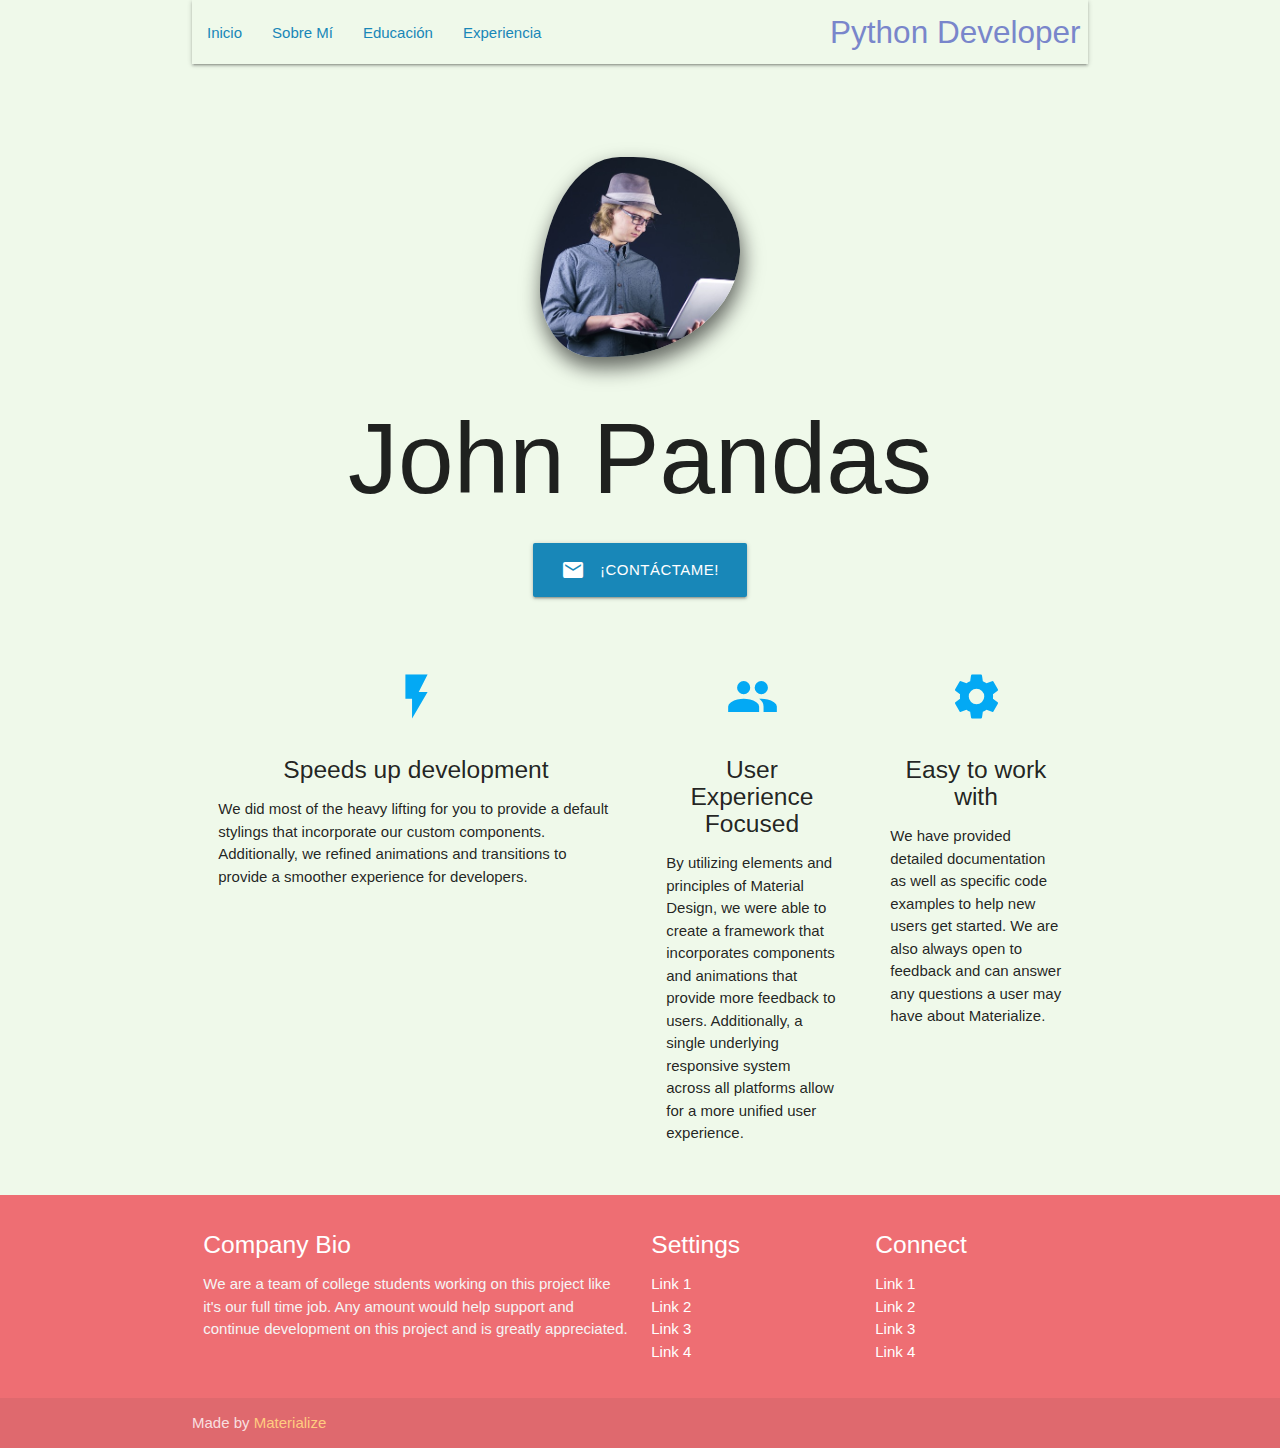
==== index.html @ ba312deb "Add files" ====
<!DOCTYPE html>
<html lang="en">
  
  <head>
    <!--========================== META =========================-->
    <meta charset="utf-8" />
    <meta
      name="viewport"
      content="width=device-width, initial-scale=1"
    />
    
    <!--========================== FAVICON =========================-->
        <link rel="icon" type="image/png" href="./images/ico/Graphicloads-Flat-Finance-Person.256.png"/>



    <!--========================== TITLE =========================-->
    <title>John Pandas</title>
    
    <!--========================== CSS =========================-->
    <link
      href="https://fonts.googleapis.com/icon?family=Material+Icons"
      rel="stylesheet"
    />

    <link
      href="css/materialize.css"
      type="text/css"
      rel="stylesheet"
      media="screen,projection"
    />
    <link
      href="css/style.css"
      type="text/css"
      rel="stylesheet"
      media="screen,projection"
    />


  </head>

  <body>
    <nav class="nav container" role="navigation">
      <div class="nav-wrapper">
        <a
          id="logo-container"
          href="#"
          class="brand-logo right indigo-text text-lighten-2"
          >Python Developer</a
        >
        <ul class="left hide-on-med-and-down">
          <li><a class="waves-effect link" href="./index.html">Inicio</a></li>
          <li><a class="waves-effect link" href="badges.html">Sobre Mí</a></li>
          <li>
            <a class="waves-effect link" href="collapsible.html">Educación</a>
          </li>
          <li>
            <a class="waves-effect link" href="Experiencia">Experiencia</a>
          </li>
        </ul>

        <ul id="nav-mobile" class="sidenav indigo darken-4">
          <li><a href="#!">MENU</a></li>
          <li><div class="divider"></div></li>
          <li><a class="subheader">JOHN PANDAS</a></li>
          <li><a class="waves-effect" href="#">Inicio</a></li>
          <li><a class="waves-effect" href="">Sobre Mí</a></li>
          <li><a class="waves-effect" href="">Educación</a></li>
          <li><a class="waves-effect" href="">Experiencia</a></li>
          <li><a class="waves-effect" href="">Contacto</a></li>
        </ul>
        <a href="#" data-target="nav-mobile" class="sidenav-trigger"
          ><i class="material-icons">menu</i></a
        >
      </div>
    </nav>

    <hero class="hero center ">
      <div class="pic-containter center" id="logo-container">
        <img
          class="profile-pic center brand-logo hoverable" data-position="bottom" data-tooltip="I am a tooltip"
          src="./images/img/laptop-g1a5c4705f_640.jpg"
          alt=""
        />
      </div>

      <div class="hero-text center">
        <div><h1 class="title">John Pandas</h1></div>
        <div class="">
          <a
            href="./pages/contact.html"
            class="waves-effect waves-light btn btn-large btn-contact hoverable"
          >
            <i class="material-icons left">mail</i>¡Contáctame!</a
          >
        </div>
      </div>
    </hero>

    <main class="container">
      <div class="section border">
        <!--   Icon Section   -->
        <div class="row">
          <div class="col s12 m6">
            <div class="icon-block">
              <h2 class="center light-blue-text">
                <i class="material-icons">flash_on</i>
              </h2>
              <h5 class="center">Speeds up development</h5>

              <p class="light">
                We did most of the heavy lifting for you to provide a default
                stylings that incorporate our custom components. Additionally,
                we refined animations and transitions to provide a smoother
                experience for developers.
              </p>
            </div>
          </div>

          <div class="col s12 m3">
            <div class="icon-block">
              <h2 class="center light-blue-text">
                <i class="material-icons">group</i>
              </h2>
              <h5 class="center">User Experience Focused</h5>

              <p class="light">
                By utilizing elements and principles of Material Design, we were
                able to create a framework that incorporates components and
                animations that provide more feedback to users. Additionally, a
                single underlying responsive system across all platforms allow
                for a more unified user experience.
              </p>
            </div>
          </div>

          <div class="col s12 m3">
            <div class="icon-block">
              <h2 class="center light-blue-text">
                <i class="material-icons">settings</i>
              </h2>
              <h5 class="center">Easy to work with</h5>

              <p class="light">
                We have provided detailed documentation as well as specific code
                examples to help new users get started. We are also always open
                to feedback and can answer any questions a user may have about
                Materialize.
              </p>
            </div>
          </div>
        </div>
      </div>
    </main>

    <footer class="page-footer footer">
      <div class="container">
        <div class="row">
          <div class="col l6 s12">
            <h5 class="white-text">Company Bio</h5>
            <p class="grey-text text-lighten-4">
              We are a team of college students working on this project like
              it's our full time job. Any amount would help support and continue
              development on this project and is greatly appreciated.
            </p>
          </div>
          <div class="col l3 s12">
            <h5 class="white-text">Settings</h5>
            <ul>
              <li><a class="white-text" href="#!">Link 1</a></li>
              <li><a class="white-text" href="#!">Link 2</a></li>
              <li><a class="white-text" href="#!">Link 3</a></li>
              <li><a class="white-text" href="#!">Link 4</a></li>
            </ul>
          </div>
          <div class="col l3 s12">
            <h5 class="white-text">Connect</h5>
            <ul>
              <li><a class="white-text" href="#!">Link 1</a></li>
              <li><a class="white-text" href="#!">Link 2</a></li>
              <li><a class="white-text" href="#!">Link 3</a></li>
              <li><a class="white-text" href="#!">Link 4</a></li>
            </ul>
          </div>
        </div>
      </div>
      <div class="footer-copyright">
        <div class="container">
          Made by
          <a class="orange-text text-lighten-3" href="http://materializecss.com"
            >Materialize</a
          >
        </div>
      </div>
    </footer>

    <div class="oculto fixed-action-btn" id="floatbtn">
      <a class="btn-floating btn-large pink darken-4 pulse">
        <i class="large material-icons">widgets</i>
      </a>
      <ul>
        <li>
          <a href="#" class="btn-floating red"
            ><i class="material-icons">face</i></a
          >
        </li>
        <li>
          <a class="btn-floating yellow darken-1"
            ><i class="material-icons">school</i></a
          >
        </li>
        <li>
          <a class="btn-floating green"><i class="material-icons">work</i></a>
        </li>
        <li>
          <a href="/pages/contact.html" class="btn-floating blue"
            ><i class="material-icons">mail</i></a
          >
        </li>
      </ul>
    </div>

    <!--  Scripts-->
    <script src="https://code.jquery.com/jquery-2.1.1.min.js"></script>
    <script src="js/materialize.js"></script>
    <script src="js/init.js"></script>
  </body>
</html>
---- css/style.css ----
/* Custom Stylesheet */
/**
 * Use this file to override Materialize files so you can update
 * the core Materialize files in the future
 *
 * Made By MaterializeCSS.com
 */

:root {
  --bkg: #eff9ea;
  --color-primary: #273e41;
  --color-secondry: #1887b8;
  --color-btn: #1887b8;
  --color-info: #1887b8;
  --color-dark: #ffffff;
  --color-light: #ffffff;
}

body {
  background: var(--bkg);
}

* {
  cursor: url("../images/ico/icons8-blue-pointer-50.png"), auto !important;
}

footer.page-footer {
  margin: 0;
}

.nav * {
  margin: 0;
}

.nav {
  padding: auto;
  background-color: transparent;
}

.icon-block {
  padding: 0 15px;
}

.icon-block .material-icons {
  font-size: inherit;
}

.pic-container {
  display: flex;
  align-items: start;
  justify-content: center;
}

.profile-pic {
  margin-top: 70px;
  width: 200px;
  height: 200px;
  object-fit: cover;
  object-position: center center;
  border-radius: 60% 80% 100% 40% / 100% 70% 80% 50%;
  box-shadow: 2px 10px 20px 1px rgba(0, 0, 0, 0.583);
}

.hero {
  padding: 1px;
}

.title {
  font-size: 100px;
  margin-top: 40px;
  margin-bottom: 30px;
}

.link {
  color: var(--color-btn);
}

.btn-contact {
  background-color: var(--color-btn);
}

.oculto {
  display: none;
}

/* ===================================
  ======= CONTACT PAGE ================= */

.card-form {
  margin-top: 5%;
  height: 100vh;
  padding: 0 5%;
  background-color: rgba(255, 255, 255, 0.718);
}

.other-contact {
  margin-top: 2%;
  box-shadow: 0 0 1px 1px rgba(255, 255, 255, 0.576);
}

.other-contact a {
  margin: 4%;
}

.other-contact a img:hover {
  transform: scale(105%);
  box-shadow: inset 0 0 5px rgba(254, 254, 254, 0.25);
  background-color: rgba(48, 0, 42, 0.397);
  border-radius: 50%;
}
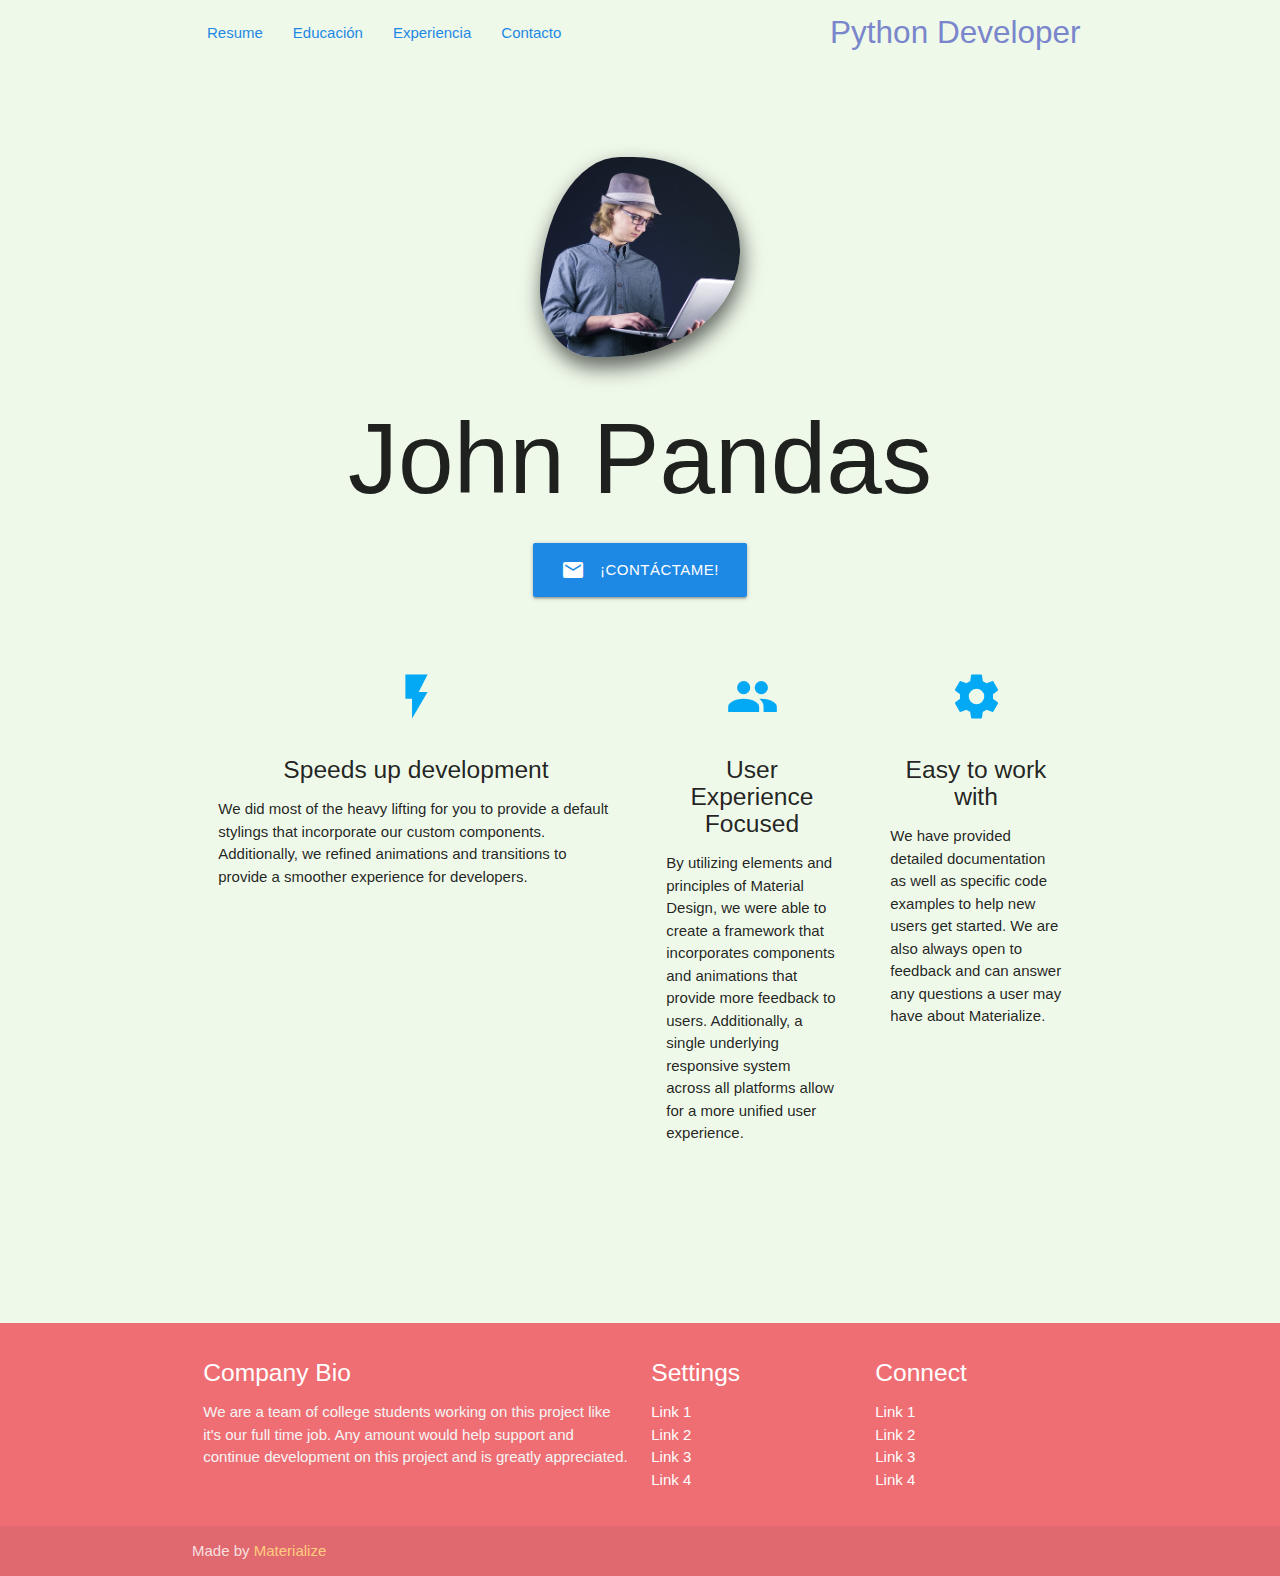
==== commit 71a96ff4: "add more" ====
--- a/index.html
+++ b/index.html
@@ -40,7 +40,7 @@
   </head>
 
   <body>
-    <nav class="nav container" role="navigation">
+    <nav class="nav container transparent z-depth-0" role="navigation">
       <div class="nav-wrapper">
         <a
           id="logo-container"
@@ -49,25 +49,22 @@
           >Python Developer</a
         >
         <ul class="left hide-on-med-and-down">
-          <li><a class="waves-effect link" href="./index.html">Inicio</a></li>
-          <li><a class="waves-effect link" href="badges.html">Sobre Mí</a></li>
+          <li><a class="waves-effect link" href="./index.html">Resume</a></li>
+          <li><a class="waves-effect link" href="./pages/formation.html">Educación</a></li>
           <li>
-            <a class="waves-effect link" href="collapsible.html">Educación</a>
+            <a class="waves-effect link" href="./pages/experience.html">Experiencia</a>
           </li>
-          <li>
-            <a class="waves-effect link" href="Experiencia">Experiencia</a>
-          </li>
+          <li><a class="waves-effect link" href="./pages/contact.html">Contacto</a></li>
         </ul>
 
-        <ul id="nav-mobile" class="sidenav indigo darken-4">
+        <ul id="nav-mobile" class="sidenav sidebar">
           <li><a href="#!">MENU</a></li>
           <li><div class="divider"></div></li>
           <li><a class="subheader">JOHN PANDAS</a></li>
-          <li><a class="waves-effect" href="#">Inicio</a></li>
-          <li><a class="waves-effect" href="">Sobre Mí</a></li>
-          <li><a class="waves-effect" href="">Educación</a></li>
-          <li><a class="waves-effect" href="">Experiencia</a></li>
-          <li><a class="waves-effect" href="">Contacto</a></li>
+          <li><a class="waves-effect" href="./index.html">Resume</a></li>
+          <li><a class="waves-effect" href="./pages/formation.html">Educación</a></li>
+          <li><a class="waves-effect" href="./pages/experience.html">Experiencia</a></li>
+          <li><a class="waves-effect" href="./pages/contact.html">Contacto</a></li>
         </ul>
         <a href="#" data-target="nav-mobile" class="sidenav-trigger"
           ><i class="material-icons">menu</i></a
@@ -195,22 +192,22 @@
     </footer>
 
     <div class="oculto fixed-action-btn" id="floatbtn">
-      <a class="btn-floating btn-large pink darken-4 pulse">
+      <a class="btn-floating btn-large blue darken-2 pulse">
         <i class="large material-icons">widgets</i>
       </a>
       <ul>
         <li>
-          <a href="#" class="btn-floating red"
+          <a href="./index.html" class="btn-floating red"
             ><i class="material-icons">face</i></a
           >
         </li>
         <li>
-          <a class="btn-floating yellow darken-1"
+          <a href="./pages/formation.html"   class="btn-floating yellow darken-1"
             ><i class="material-icons">school</i></a
           >
         </li>
         <li>
-          <a class="btn-floating green"><i class="material-icons">work</i></a>
+          <a href="./pages/experience.html"  class="btn-floating green"><i class="material-icons">work</i></a>
         </li>
         <li>
           <a href="/pages/contact.html" class="btn-floating blue"
--- a/css/style.css
+++ b/css/style.css
@@ -1,21 +1,27 @@
-/* Custom Stylesheet */
-/**
- * Use this file to override Materialize files so you can update
- * the core Materialize files in the future
- *
- * Made By MaterializeCSS.com
- */
 
+
+ /* ==========================================
+  ================= IMPORTS ================= */
+
+
+
+
+ /* ==========================================
+  ============== CSS VARIABLES ============= */
 :root {
   --bkg: #eff9ea;
   --color-primary: #273e41;
   --color-secondry: #1887b8;
-  --color-btn: #1887b8;
+  --color-btn: #1e88e5;
   --color-info: #1887b8;
   --color-dark: #ffffff;
   --color-light: #ffffff;
 }
 
+
+
+ /* ==========================================
+  ============== BODY ============= */
 body {
   background: var(--bkg);
 }
@@ -25,9 +31,13 @@
 }
 
 footer.page-footer {
-  margin: 0;
+  margin: 10% 0 0 0;
 }
 
+
+
+ /* ==========================================
+  ============== NAV ============= */
 .nav * {
   margin: 0;
 }
@@ -37,6 +47,26 @@
   background-color: transparent;
 }
 
+.sidebar {
+  background-color: var(--color-light);
+}
+
+.sidebar li a {
+  color: var(--color-btn);
+}
+
+
+
+
+/* ==========================================
+  ============== MATERIALIZE ============= */
+  /* Custom Stylesheet */
+/**
+ * Use this file to override Materialize files so you can update
+ * the core Materialize files in the future
+ *
+ * Made By MaterializeCSS.com*/
+
 .icon-block {
   padding: 0 15px;
 }
@@ -44,7 +74,14 @@
 .icon-block .material-icons {
   font-size: inherit;
 }
+/* ========================================= */
 
+
+
+
+
+ /* ==========================================
+  ============== HERO ============= */
 .pic-container {
   display: flex;
   align-items: start;
@@ -79,32 +116,16 @@
   background-color: var(--color-btn);
 }
 
+.btn-contact:hover {
+  background-color: var(--color-primary);
+}
+
+
+
+
+ /* ==========================================
+  ============== FLOAT BUTTON ============= */
 .oculto {
   display: none;
+  background-color:  var(--color-btn);
 }
-
-/* ===================================
-  ======= CONTACT PAGE ================= */
-
-.card-form {
-  margin-top: 5%;
-  height: 100vh;
-  padding: 0 5%;
-  background-color: rgba(255, 255, 255, 0.718);
-}
-
-.other-contact {
-  margin-top: 2%;
-  box-shadow: 0 0 1px 1px rgba(255, 255, 255, 0.576);
-}
-
-.other-contact a {
-  margin: 4%;
-}
-
-.other-contact a img:hover {
-  transform: scale(105%);
-  box-shadow: inset 0 0 5px rgba(254, 254, 254, 0.25);
-  background-color: rgba(48, 0, 42, 0.397);
-  border-radius: 50%;
-}
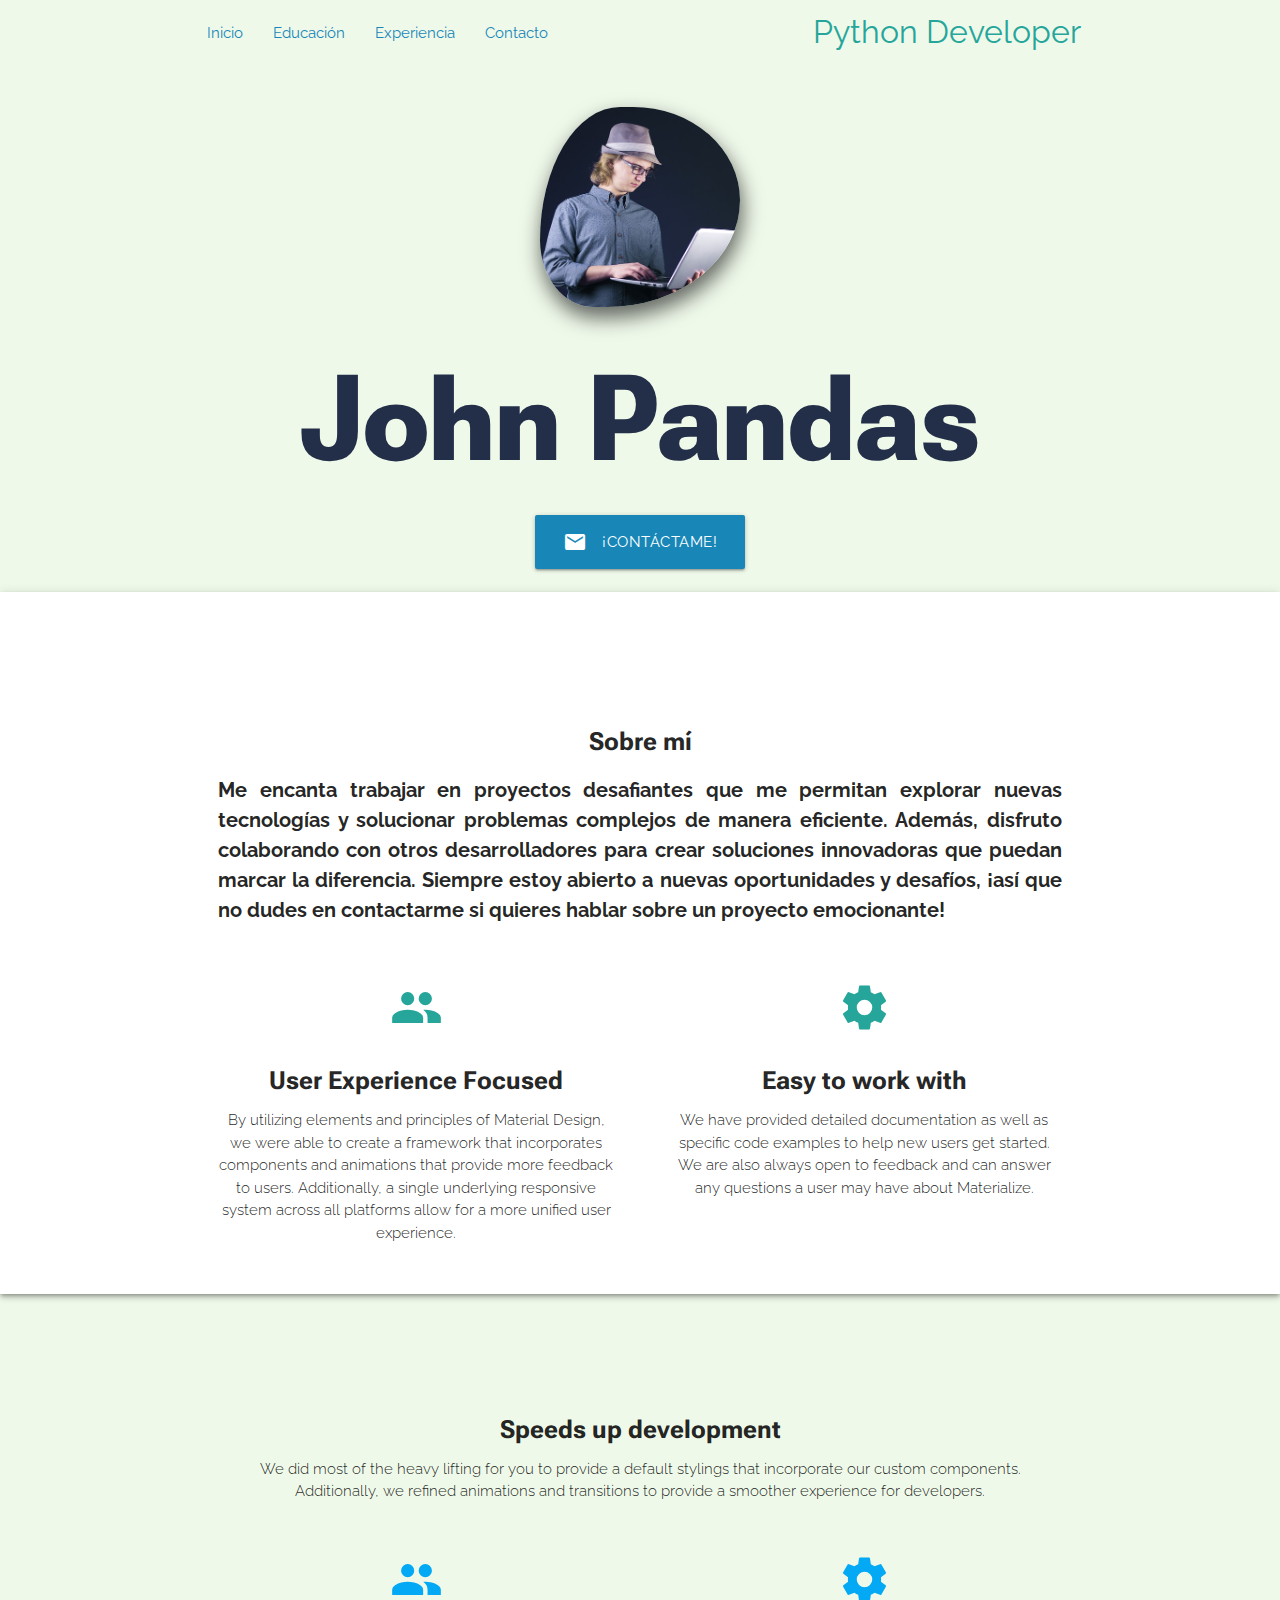
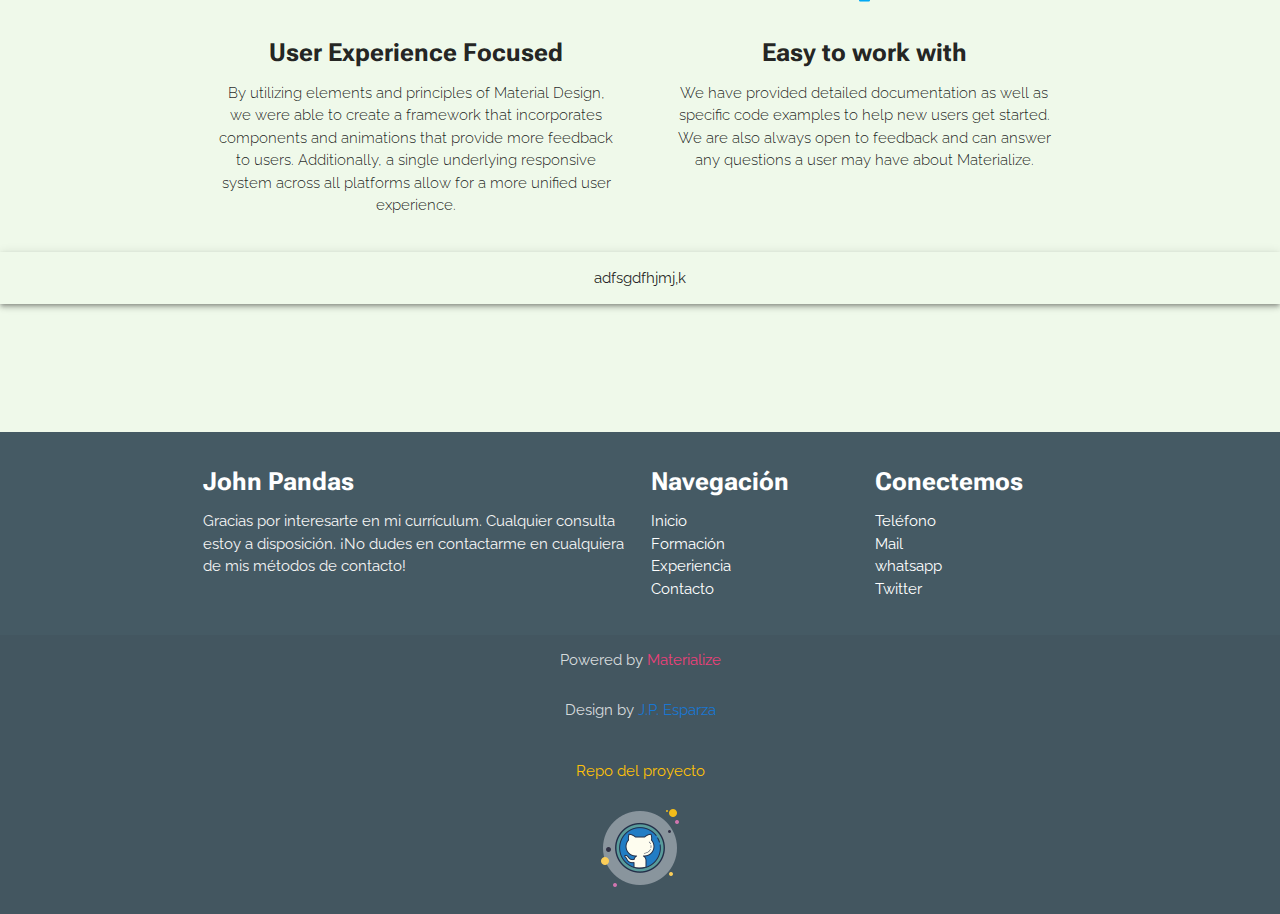
==== commit 2153b11a: "contact: details | exper: add data | formation : add data | index: details" ====
--- a/index.html
+++ b/index.html
@@ -1,22 +1,20 @@
 <!DOCTYPE html>
 <html lang="en">
-  
   <head>
     <!--========================== META =========================-->
     <meta charset="utf-8" />
-    <meta
-      name="viewport"
-      content="width=device-width, initial-scale=1"
+    <meta name="viewport" content="width=device-width, initial-scale=1" />
+
+    <!--========================== FAVICON =========================-->
+    <link
+      rel="icon"
+      type="image/png"
+      href="./images/ico/Graphicloads-Flat-Finance-Person.256.png"
     />
-    
-    <!--========================== FAVICON =========================-->
-        <link rel="icon" type="image/png" href="./images/ico/Graphicloads-Flat-Finance-Person.256.png"/>
-
-
 
     <!--========================== TITLE =========================-->
     <title>John Pandas</title>
-    
+
     <!--========================== CSS =========================-->
     <link
       href="https://fonts.googleapis.com/icon?family=Material+Icons"
@@ -35,36 +33,49 @@
       rel="stylesheet"
       media="screen,projection"
     />
-
-
   </head>
 
   <body>
     <nav class="nav container transparent z-depth-0" role="navigation">
       <div class="nav-wrapper">
-        <a
-          id="logo-container"
-          href="#"
-          class="brand-logo right indigo-text text-lighten-2"
+        <a id="logo-container" href="#" class="brand-logo right profession"
           >Python Developer</a
         >
         <ul class="left hide-on-med-and-down">
-          <li><a class="waves-effect link" href="./index.html">Resume</a></li>
-          <li><a class="waves-effect link" href="./pages/formation.html">Educación</a></li>
-          <li>
-            <a class="waves-effect link" href="./pages/experience.html">Experiencia</a>
-          </li>
-          <li><a class="waves-effect link" href="./pages/contact.html">Contacto</a></li>
+          <li><a class="waves-effect link" href="./index.html">Inicio</a></li>
+          <li>
+            <a class="waves-effect link" href="./pages/formation.html"
+              >Educación</a
+            >
+          </li>
+          <li>
+            <a class="waves-effect link" href="./pages/experience.html"
+              >Experiencia</a
+            >
+          </li>
+          <li>
+            <a class="waves-effect link" href="./pages/contact.html"
+              >Contacto</a
+            >
+          </li>
         </ul>
 
         <ul id="nav-mobile" class="sidenav sidebar">
           <li><a href="#!">MENU</a></li>
           <li><div class="divider"></div></li>
           <li><a class="subheader">JOHN PANDAS</a></li>
-          <li><a class="waves-effect" href="./index.html">Resume</a></li>
-          <li><a class="waves-effect" href="./pages/formation.html">Educación</a></li>
-          <li><a class="waves-effect" href="./pages/experience.html">Experiencia</a></li>
-          <li><a class="waves-effect" href="./pages/contact.html">Contacto</a></li>
+          <li><a class="waves-effect" href="./index.html">Inicio</a></li>
+          <li>
+            <a class="waves-effect" href="./pages/formation.html">Educación</a>
+          </li>
+          <li>
+            <a class="waves-effect" href="./pages/experience.html"
+              >Experiencia</a
+            >
+          </li>
+          <li>
+            <a class="waves-effect" href="./pages/contact.html">Contacto</a>
+          </li>
         </ul>
         <a href="#" data-target="nav-mobile" class="sidenav-trigger"
           ><i class="material-icons">menu</i></a
@@ -72,10 +83,12 @@
       </div>
     </nav>
 
-    <hero class="hero center ">
+    <hero class="hero center">
       <div class="pic-containter center" id="logo-container">
         <img
-          class="profile-pic center brand-logo hoverable" data-position="bottom" data-tooltip="I am a tooltip"
+          class="profile-pic center brand-logo hoverable"
+          data-position="bottom"
+          data-tooltip="I am a tooltip"
           src="./images/img/laptop-g1a5c4705f_640.jpg"
           alt=""
         />
@@ -94,29 +107,32 @@
       </div>
     </hero>
 
-    <main class="container">
-      <div class="section border">
-        <!--   Icon Section   -->
-        <div class="row">
+    <main class="center">
+      <!--   SECCIÓN SOBRE MI  -->
+      <section class="section section-about border white z-depth-2">
+        <div class="row container">
+          <div class="col s12 m12">
+            <div class="icon-block">
+              <h2 class="center teal-text text-lighten-1">
+                <i class="material-icons">badge</i>
+              </h2>
+              <h5 class="center">Sobre mí</h5>
+
+              <p class="about-text">
+                Me encanta trabajar en proyectos desafiantes que me permitan
+                explorar nuevas tecnologías y solucionar problemas complejos de
+                manera eficiente. Además, disfruto colaborando con otros
+                desarrolladores para crear soluciones innovadoras que puedan
+                marcar la diferencia. Siempre estoy abierto a nuevas
+                oportunidades y desafíos, ¡así que no dudes en contactarme si
+                quieres hablar sobre un proyecto emocionante!
+              </p>
+            </div>
+          </div>
+
           <div class="col s12 m6">
             <div class="icon-block">
-              <h2 class="center light-blue-text">
-                <i class="material-icons">flash_on</i>
-              </h2>
-              <h5 class="center">Speeds up development</h5>
-
-              <p class="light">
-                We did most of the heavy lifting for you to provide a default
-                stylings that incorporate our custom components. Additionally,
-                we refined animations and transitions to provide a smoother
-                experience for developers.
-              </p>
-            </div>
-          </div>
-
-          <div class="col s12 m3">
-            <div class="icon-block">
-              <h2 class="center light-blue-text">
+              <h2 class="center teal-text text-lighten-1">
                 <i class="material-icons">group</i>
               </h2>
               <h5 class="center">User Experience Focused</h5>
@@ -131,9 +147,9 @@
             </div>
           </div>
 
-          <div class="col s12 m3">
-            <div class="icon-block">
-              <h2 class="center light-blue-text">
+          <div class="col s12 m6">
+            <div class="icon-block">
+              <h2 class="center teal-text text-lighten-1">
                 <i class="material-icons">settings</i>
               </h2>
               <h5 class="center">Easy to work with</h5>
@@ -147,67 +163,143 @@
             </div>
           </div>
         </div>
-      </div>
+      </section>
+
+      <!--   SECCIÓN EDUCACIÓN Y EXPERIENCIA -->
+      <section class="border container">
+        <!--   Icon Section   -->
+        <div class="row">
+          <div class="col s12 m12">
+            <div class="icon-block">
+              <h2 class="center light-blue-text">
+                <i class="material-icons">badge</i>
+              </h2>
+              <h5 class="center">Speeds up development</h5>
+
+              <p class="light">
+                We did most of the heavy lifting for you to provide a default
+                stylings that incorporate our custom components. Additionally,
+                we refined animations and transitions to provide a smoother
+                experience for developers.
+              </p>
+            </div>
+          </div>
+
+          <div class="col s12 m6">
+            <div class="icon-block">
+              <h2 class="center light-blue-text">
+                <i class="material-icons">group</i>
+              </h2>
+              <h5 class="center">User Experience Focused</h5>
+
+              <p class="light">
+                By utilizing elements and principles of Material Design, we were
+                able to create a framework that incorporates components and
+                animations that provide more feedback to users. Additionally, a
+                single underlying responsive system across all platforms allow
+                for a more unified user experience.
+              </p>
+            </div>
+          </div>
+
+          <div class="col s12 m6">
+            <div class="icon-block">
+              <h2 class="center light-blue-text">
+                <i class="material-icons">settings</i>
+              </h2>
+              <h5 class="center">Easy to work with</h5>
+
+              <p class="light">
+                We have provided detailed documentation as well as specific code
+                examples to help new users get started. We are also always open
+                to feedback and can answer any questions a user may have about
+                Materialize.
+              </p>
+            </div>
+          </div>
+        </div>
+      </section>
+
+      <!--   SECCIÓN SKILLS-->
+      <section class="section z-depth-2">adfsgdfhjmj,k</section>
     </main>
 
-    <footer class="page-footer footer">
+    <footer class="page-footer footer blue-grey darken-2">
       <div class="container">
         <div class="row">
           <div class="col l6 s12">
-            <h5 class="white-text">Company Bio</h5>
+            <h5 class="white-text">John Pandas</h5>
             <p class="grey-text text-lighten-4">
-              We are a team of college students working on this project like
-              it's our full time job. Any amount would help support and continue
-              development on this project and is greatly appreciated.
+              Gracias por interesarte en mi currículum. Cualquier consulta estoy
+              a disposición. ¡No dudes en contactarme en cualquiera de mis
+              métodos de contacto!
             </p>
           </div>
-          <div class="col l3 s12">
-            <h5 class="white-text">Settings</h5>
+          <div class="col l3 s6">
+            <h5 class="white-text">Navegación</h5>
             <ul>
-              <li><a class="white-text" href="#!">Link 1</a></li>
-              <li><a class="white-text" href="#!">Link 2</a></li>
-              <li><a class="white-text" href="#!">Link 3</a></li>
-              <li><a class="white-text" href="#!">Link 4</a></li>
+              <li><a class="white-text" target="_blank" href="./index.html">Inicio</a></li>
+              <li><a class="white-text" target="_blank" href="./pages/formation.html">Formación</a></li>
+              <li><a class="white-text" target="_blank" href="./pages/experience.html">Experiencia</a></li>
+              <li><a class="white-text" target="_blank" href="./pages/contact.html">Contacto</a></li>
             </ul>
           </div>
-          <div class="col l3 s12">
-            <h5 class="white-text">Connect</h5>
+          <div class="col l3 s6">
+            <h5 class="white-text">Conectemos</h5>
             <ul>
-              <li><a class="white-text" href="#!">Link 1</a></li>
-              <li><a class="white-text" href="#!">Link 2</a></li>
-              <li><a class="white-text" href="#!">Link 3</a></li>
-              <li><a class="white-text" href="#!">Link 4</a></li>
+              <li><a class="white-text" href="tel:XXX-XXX-XXXX">Teléfono</a></li>
+              <li><a class="white-text" href="./pages/contact.html#mailme">Mail</a></li>
+              <li><a class="white-text" href="https://wa.me/+1100000000">whatsapp</a></li>
+              <li><a class="white-text" href="https://twitter.com/search?q=develop&src=typed_query&f=top" target="_blank">Twitter</a></li>
             </ul>
           </div>
         </div>
       </div>
-      <div class="footer-copyright">
-        <div class="container">
-          Made by
-          <a class="orange-text text-lighten-3" href="http://materializecss.com"
-            >Materialize</a
+      <div class="footer-copyright center">
+        <div class="container center">
+          Powered by 
+          <a class="pink-text text-lighten-1" href="http://materializecss.com"
+            >Materialize
+          </a>
+        </div>
+      </div>
+      <div class="footer-copyright center">
+        <div class="container center">
+          Design by
+          <a class="blue-text text-darken-2" href=""
+            >J.P. Esparza</a
+          >
+        </div>
+      </div>
+      <div class="footer-copyright center">
+        <div class="container center">
+          <p class="amber-text text-daken-2">Repo del proyecto</p>
+          <a class="" href="https://github.com/Jesparzarom/CurriculumWeb"
+            ><img src="./images/ico/github.png" width="100px" alt="" class="ghrepo"></a
           >
         </div>
       </div>
     </footer>
 
     <div class="oculto fixed-action-btn" id="floatbtn">
-      <a class="btn-floating btn-large blue darken-2 pulse">
+      <a class="btn-floating btn-large pulse btn-float">
         <i class="large material-icons">widgets</i>
       </a>
       <ul>
         <li>
           <a href="./index.html" class="btn-floating red"
-            ><i class="material-icons">face</i></a
+            ><i class="material-icons">home</i></a
           >
         </li>
         <li>
-          <a href="./pages/formation.html"   class="btn-floating yellow darken-1"
+          <a href="./pages/formation.html" class="btn-floating yellow darken-1"
             ><i class="material-icons">school</i></a
           >
         </li>
         <li>
-          <a href="./pages/experience.html"  class="btn-floating green"><i class="material-icons">work</i></a>
+          <a href="./pages/experience.html" class="btn-floating green"
+            ><i class="material-icons">work</i></a
+          >
         </li>
         <li>
           <a href="/pages/contact.html" class="btn-floating blue"
--- a/css/style.css
+++ b/css/style.css
@@ -1,42 +1,51 @@
+/* ==========================================
+  ================= IMPORTS ================= */
+@import url("https://fonts.googleapis.com/css2?family=Raleway:wght@200;400;600&family=Roboto+Flex:opsz,wght@8..144,300;8..144,400;8..144,500;8..144,700&display=swap");
 
-
- /* ==========================================
-  ================= IMPORTS ================= */
-
-
-
-
- /* ==========================================
+/* ==========================================
   ============== CSS VARIABLES ============= */
 :root {
+  --cur-arrow: url("../images/ico/arrow.png");
+  --cur-point: url("../images/ico/pointer.png");
+
   --bkg: #eff9ea;
-  --color-primary: #273e41;
+
+  --color-primary: #232f49;
   --color-secondry: #1887b8;
-  --color-btn: #1e88e5;
-  --color-info: #1887b8;
-  --color-dark: #ffffff;
+  --color-accent: #26a69a;
   --color-light: #ffffff;
+
+  --font-raleway: 'Raleway', sans-serif;
+  --font-robofx: 'Roboto Flex', sans-serif;
 }
 
-
-
- /* ==========================================
+/* ==========================================
   ============== BODY ============= */
 body {
   background: var(--bkg);
+  font-family: var(--font-raleway);
 }
 
 * {
-  cursor: url("../images/ico/icons8-blue-pointer-50.png"), auto !important;
+  cursor: var(--cur-arrow), auto !important;
+}
+
+h1, h2, h3, h4, h5, h6 {
+  font-family: var(--font-robofx);
+  font-weight: bolder;
 }
 
 footer.page-footer {
   margin: 10% 0 0 0;
 }
 
+footer a,
+.btn {
+  cursor: var(--cur-point), auto !important;
+}
 
 
- /* ==========================================
+/* ==========================================
   ============== NAV ============= */
 .nav * {
   margin: 0;
@@ -52,15 +61,12 @@
 }
 
 .sidebar li a {
-  color: var(--color-btn);
+  color: var(--color-primary);
 }
-
-
-
 
 /* ==========================================
   ============== MATERIALIZE ============= */
-  /* Custom Stylesheet */
+/* Custom Stylesheet */
 /**
  * Use this file to override Materialize files so you can update
  * the core Materialize files in the future
@@ -76,11 +82,7 @@
 }
 /* ========================================= */
 
-
-
-
-
- /* ==========================================
+/* ==========================================
   ============== HERO ============= */
 .pic-container {
   display: flex;
@@ -89,7 +91,7 @@
 }
 
 .profile-pic {
-  margin-top: 70px;
+  margin-top: 20px;
   width: 200px;
   height: 200px;
   object-fit: cover;
@@ -103,29 +105,82 @@
 }
 
 .title {
-  font-size: 100px;
+  color: var(--color-primary);
+  font-family: var(--font-robofx);
+  font-size: 120px;
   margin-top: 40px;
   margin-bottom: 30px;
 }
 
+
 .link {
-  color: var(--color-btn);
+  color: var(--color-secondry);
+  cursor: var(--cur-point), auto !important;
 }
 
 .btn-contact {
-  background-color: var(--color-btn);
+  background-color: var(--color-secondry);
+  cursor: var(--cur-point), auto !important;
 }
 
 .btn-contact:hover {
-  background-color: var(--color-primary);
+  background-color: var(--color-accent);
+}
+
+/* ==========================================
+  ============== FLOAT BUTTON ============= */
+.oculto {
+  display: none;
+  cursor: var(--cur-point), auto !important;
+}
+
+.btn-float {
+  background-color: var(--color-primary) !important;
+  cursor: var(--cur-point), auto !important;
 }
 
 
 
+/* MAIN */
 
- /* ==========================================
-  ============== FLOAT BUTTON ============= */
-.oculto {
-  display: none;
-  background-color:  var(--color-btn);
+/* ABOUT */
+.about-text {
+  font-size: 20px;
+  line-height: 30px;
+  font-weight: bold;
+  text-align: justify;
 }
+
+.section-about {
+  background-position: center center;
+  background-size: cover;
+  background-attachment: fixed;
+}
+
+.profession {
+  color: var(--color-accent) !important;
+}
+
+.ghrepo {
+  cursor: var(--cur-point), auto !important;
+}
+
+.ghrepo:hover {
+  background-color: rgba(255, 255, 255, 0.379);
+  border-radius: 50%;
+  box-shadow: inset 0 0 10px 1px rgba(0, 0, 0, 0.648);
+}
+
+
+@media screen and (max-width: 440px) {
+  .title {
+    font-size: 100px;
+  }
+
+  .about-text {
+    font-size: 17px;
+    line-height: 25px;
+    font-weight: bold;
+    text-align: justify;
+  }
+}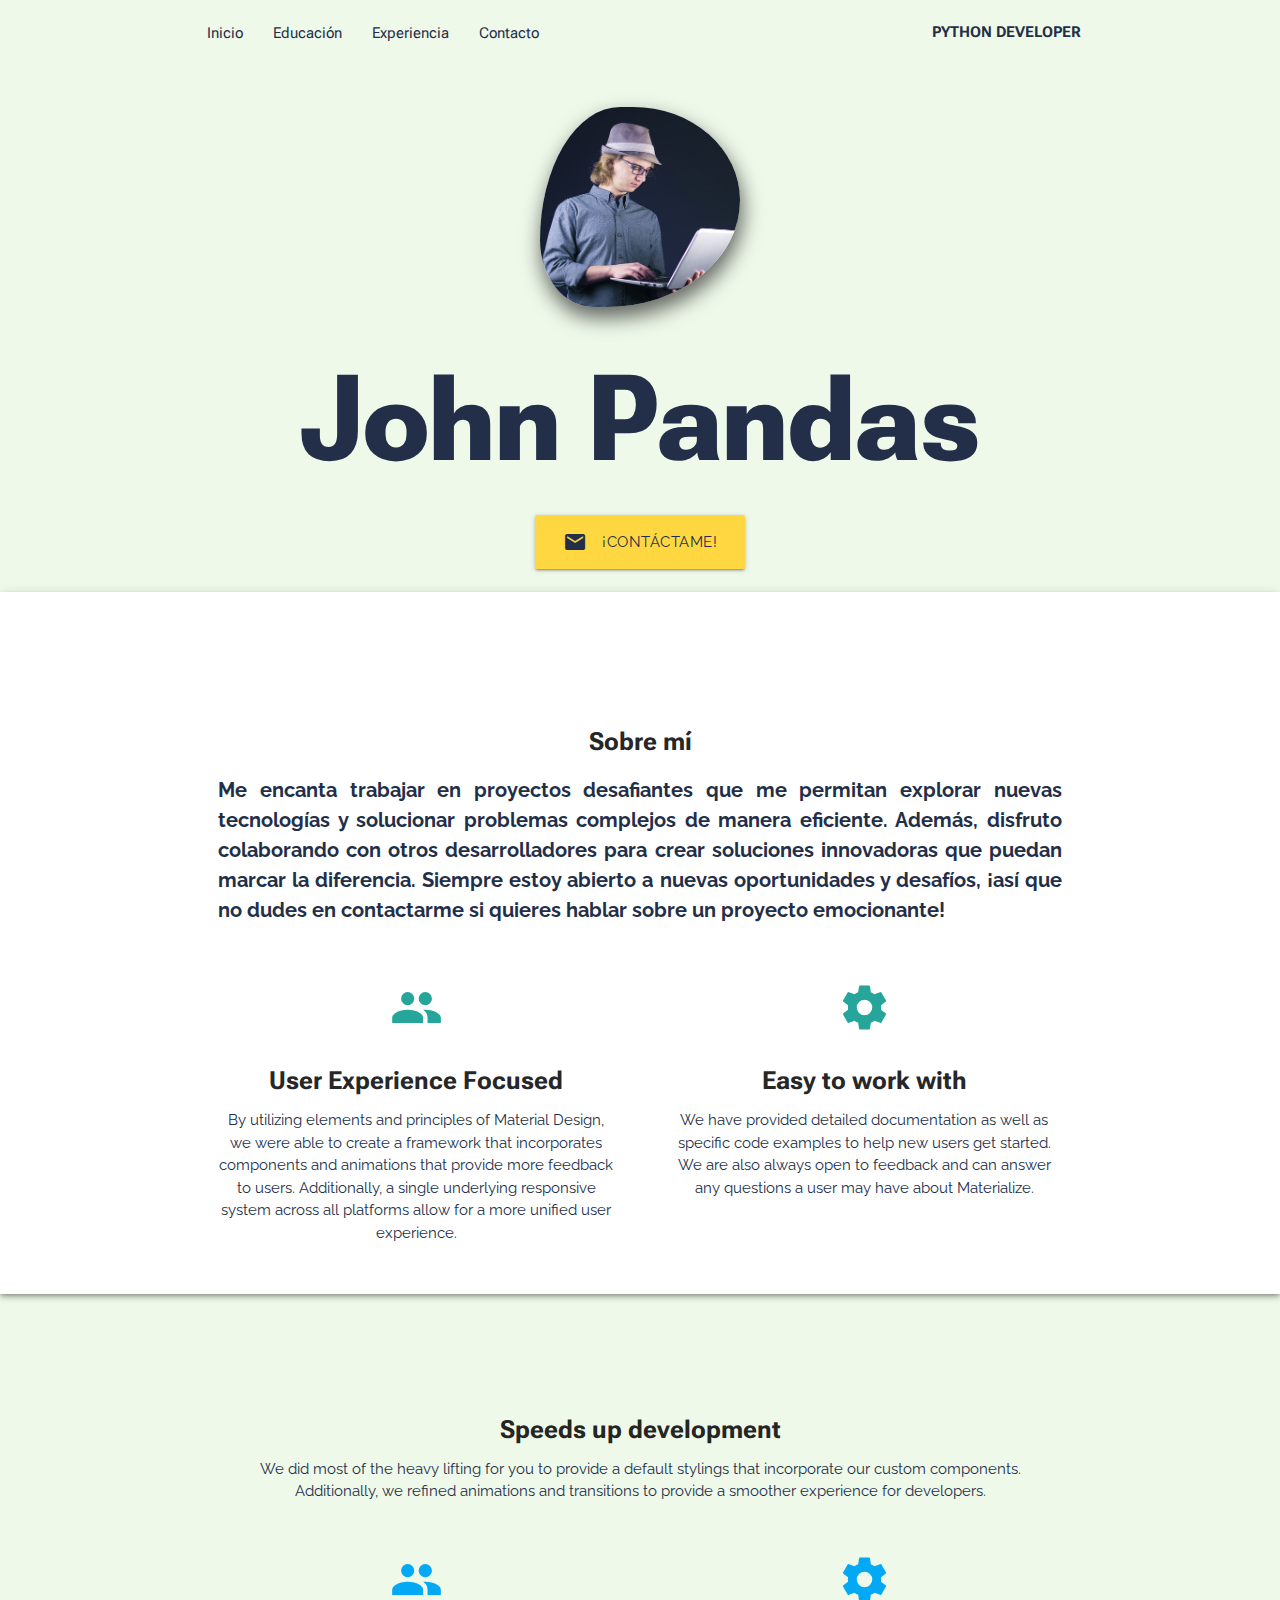
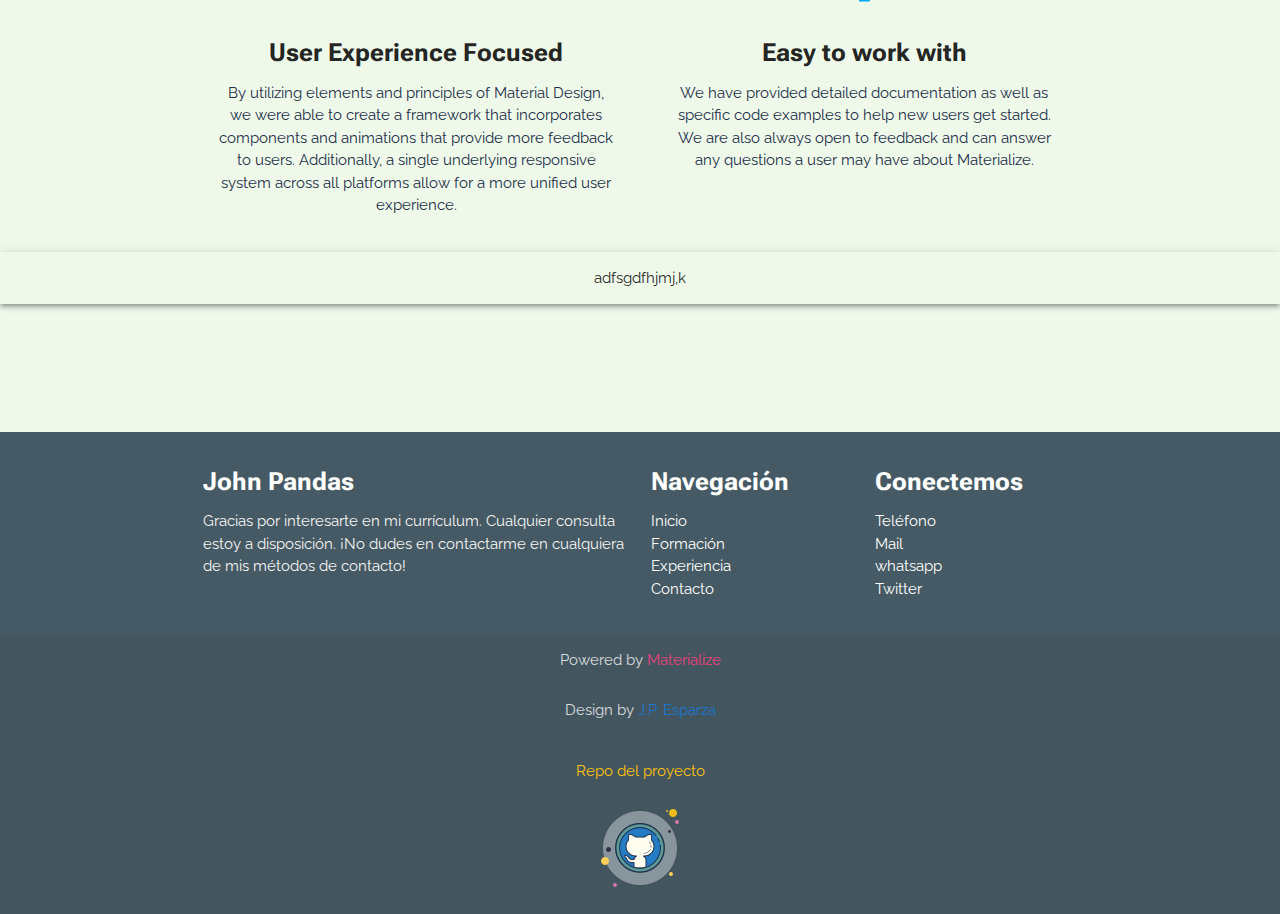
==== commit 34750cc6: "Add more content" ====
--- a/index.html
+++ b/index.html
@@ -60,25 +60,18 @@
           </li>
         </ul>
 
+        <!-- ============= SIDEBAR (MOBILE) ======================= -->
         <ul id="nav-mobile" class="sidenav sidebar">
-          <li><a href="#!">MENU</a></li>
-          <li><div class="divider"></div></li>
-          <li><a class="subheader">JOHN PANDAS</a></li>
+          <li class="amber center"><a href="#!" class="white-text">JOHN PANDAS</a></li>
           <li><a class="waves-effect" href="./index.html">Inicio</a></li>
+          <li><a class="waves-effect" href="./pages/formation.html">Educación</a></li>
           <li>
-            <a class="waves-effect" href="./pages/formation.html">Educación</a>
+            <a class="waves-effect" href="./pages/experience.html">Experiencia</a>
           </li>
-          <li>
-            <a class="waves-effect" href="./pages/experience.html"
-              >Experiencia</a
-            >
-          </li>
-          <li>
-            <a class="waves-effect" href="./pages/contact.html">Contacto</a>
-          </li>
+          <li><a class="waves-effect" href="./pages/contact.html">Contacto</a></li>
         </ul>
         <a href="#" data-target="nav-mobile" class="sidenav-trigger"
-          ><i class="material-icons">menu</i></a
+          ><i class="material-icons amber-text">menu</i></a
         >
       </div>
     </nav>
@@ -137,7 +130,7 @@
               </h2>
               <h5 class="center">User Experience Focused</h5>
 
-              <p class="light">
+              <p class="">
                 By utilizing elements and principles of Material Design, we were
                 able to create a framework that incorporates components and
                 animations that provide more feedback to users. Additionally, a
@@ -154,7 +147,7 @@
               </h2>
               <h5 class="center">Easy to work with</h5>
 
-              <p class="light">
+              <p class="">
                 We have provided detailed documentation as well as specific code
                 examples to help new users get started. We are also always open
                 to feedback and can answer any questions a user may have about
@@ -176,7 +169,7 @@
               </h2>
               <h5 class="center">Speeds up development</h5>
 
-              <p class="light">
+              <p class="">
                 We did most of the heavy lifting for you to provide a default
                 stylings that incorporate our custom components. Additionally,
                 we refined animations and transitions to provide a smoother
@@ -192,7 +185,7 @@
               </h2>
               <h5 class="center">User Experience Focused</h5>
 
-              <p class="light">
+              <p class="">
                 By utilizing elements and principles of Material Design, we were
                 able to create a framework that incorporates components and
                 animations that provide more feedback to users. Additionally, a
@@ -209,7 +202,7 @@
               </h2>
               <h5 class="center">Easy to work with</h5>
 
-              <p class="light">
+              <p class="">
                 We have provided detailed documentation as well as specific code
                 examples to help new users get started. We are also always open
                 to feedback and can answer any questions a user may have about
--- a/css/style.css
+++ b/css/style.css
@@ -11,9 +11,9 @@
   --bkg: #eff9ea;
 
   --color-primary: #232f49;
-  --color-secondry: #1887b8;
-  --color-accent: #26a69a;
+  --color-accent: #ffd740;
   --color-light: #ffffff;
+  --color-prim-overlay: #232f497c;
 
   --font-raleway: 'Raleway', sans-serif;
   --font-robofx: 'Roboto Flex', sans-serif;
@@ -33,6 +33,10 @@
 h1, h2, h3, h4, h5, h6 {
   font-family: var(--font-robofx);
   font-weight: bolder;
+}
+
+p {
+  color: var(--color-primary);
 }
 
 footer.page-footer {
@@ -114,17 +118,20 @@
 
 
 .link {
-  color: var(--color-secondry);
-  cursor: var(--cur-point), auto !important;
+  color: var(--color-primary);
+  cursor: var(--cur-point), auto !important;
+  font-family: var(--font-robofx);
 }
 
 .btn-contact {
-  background-color: var(--color-secondry);
-  cursor: var(--cur-point), auto !important;
+  background-color: var(--color-accent);
+  cursor: var(--cur-point), auto !important;
+  color: var(--color-primary);
 }
 
 .btn-contact:hover {
-  background-color: var(--color-accent);
+  background-color: var(--color-primary);
+  color: var(--color-accent);
 }
 
 /* ==========================================
@@ -141,7 +148,8 @@
 
 
 
-/* MAIN */
+/* ==========================================
+  ============== INDEX MAIN ============= */
 
 /* ABOUT */
 .about-text {
@@ -158,7 +166,12 @@
 }
 
 .profession {
-  color: var(--color-accent) !important;
+  text-transform: uppercase;
+  font-family: var(--font-robofx);
+  color: var(--color-primary) !important;
+  font-weight: bold !important;
+  font-size: 15px !important;
+  color: var(--color-prim-overlay);
 }
 
 .ghrepo {
@@ -171,6 +184,51 @@
   box-shadow: inset 0 0 10px 1px rgba(0, 0, 0, 0.648);
 }
 
+
+
+/* ==========================================
+  ============== FORMATION MAIN ============= */
+.formal {
+  font-size: 12px;
+}
+
+.title-name {
+  font-size: 18px;
+  color: rgb(7, 53, 90) !important;
+  cursor: var(--cur-point), auto !important;
+  font-family: var(--font-robofx);
+}
+
+.curso:hover,
+.curso:active,
+.cursos div ul:hover {
+  background-color: var(--color-accent);
+  color: var(--color-light) !important;
+  border-radius: 5px;
+  transform: scale(105%);
+  transition: all 100ms;
+}
+
+.formal ul {
+  cursor: var(--cur-point), auto !important;
+}
+
+.formal:hover,
+.formal-section div ul:hover {
+  background-color: var(--color-prim-overlay);
+  color: #eff9ea !important;
+}
+
+
+
+
+
+
+
+
+
+/* ==========================================
+  ============== MEDIA SCREEN============= */
 
 @media screen and (max-width: 440px) {
   .title {
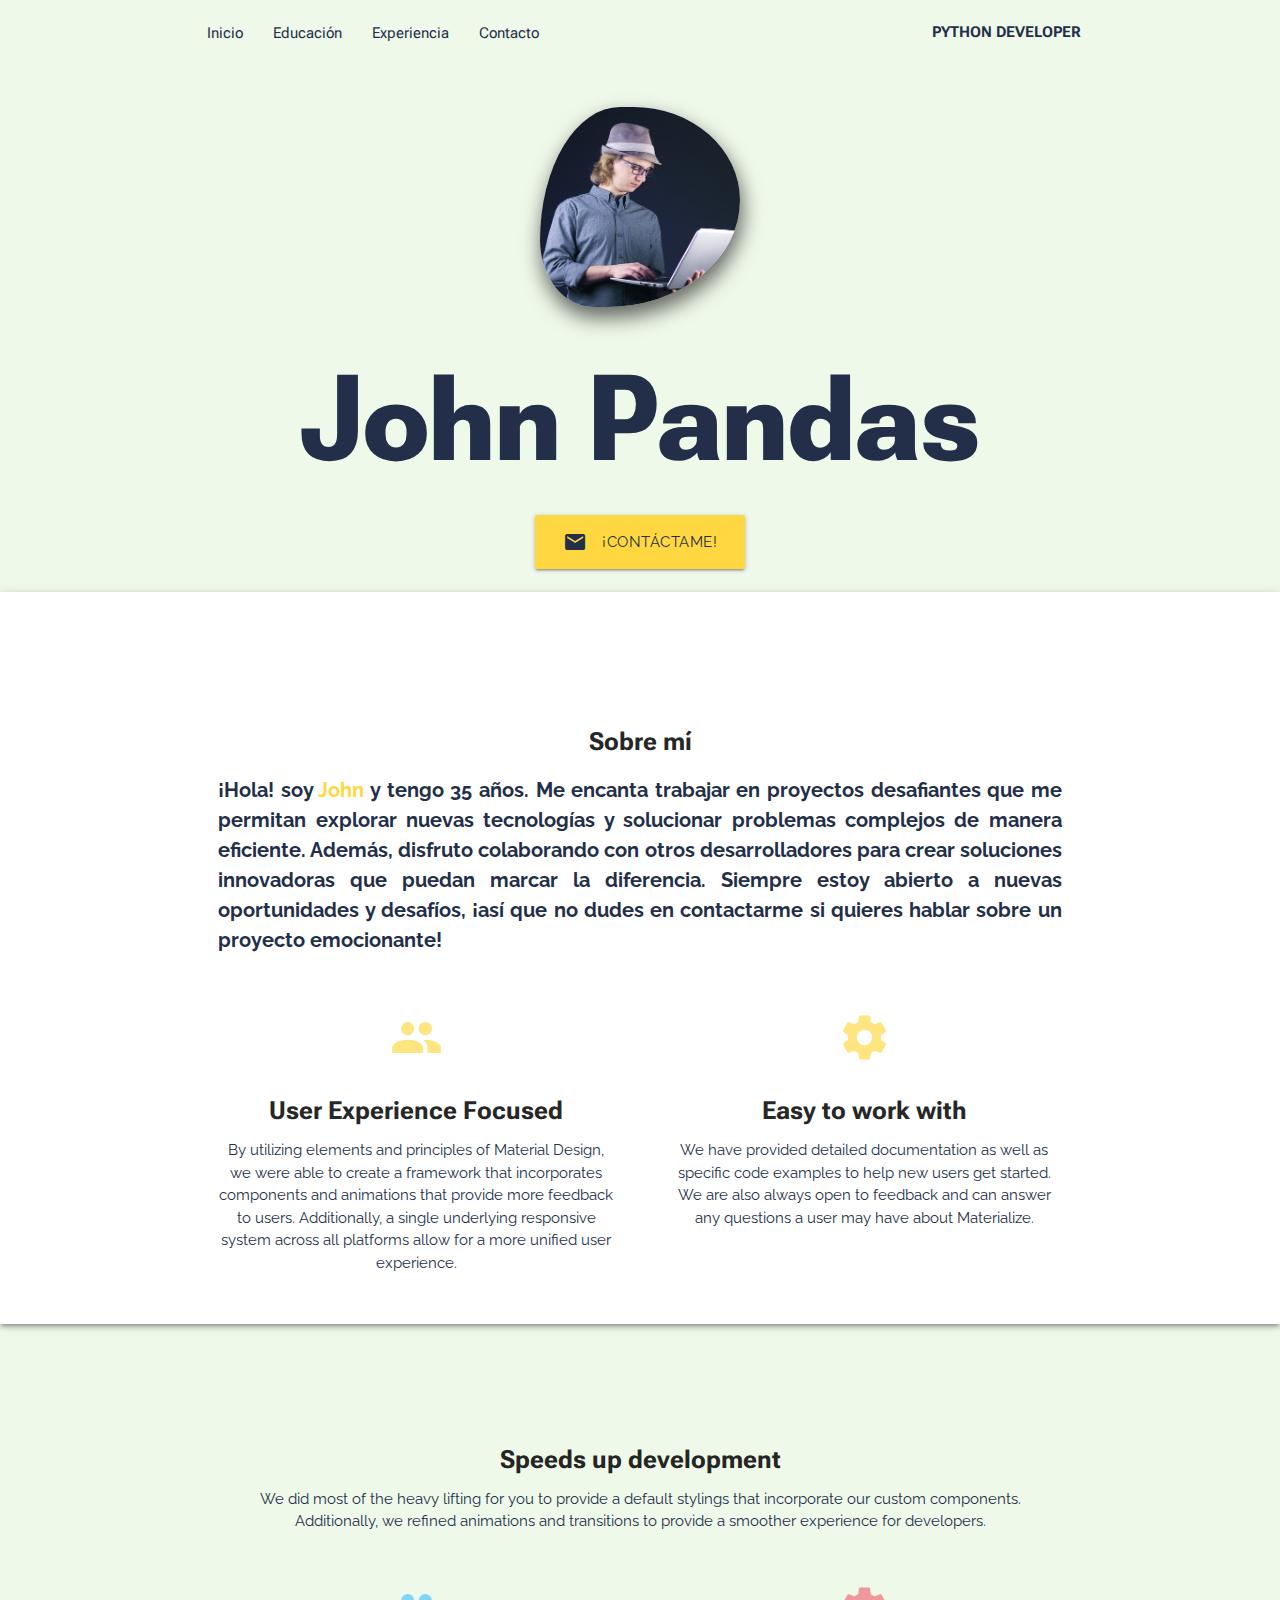
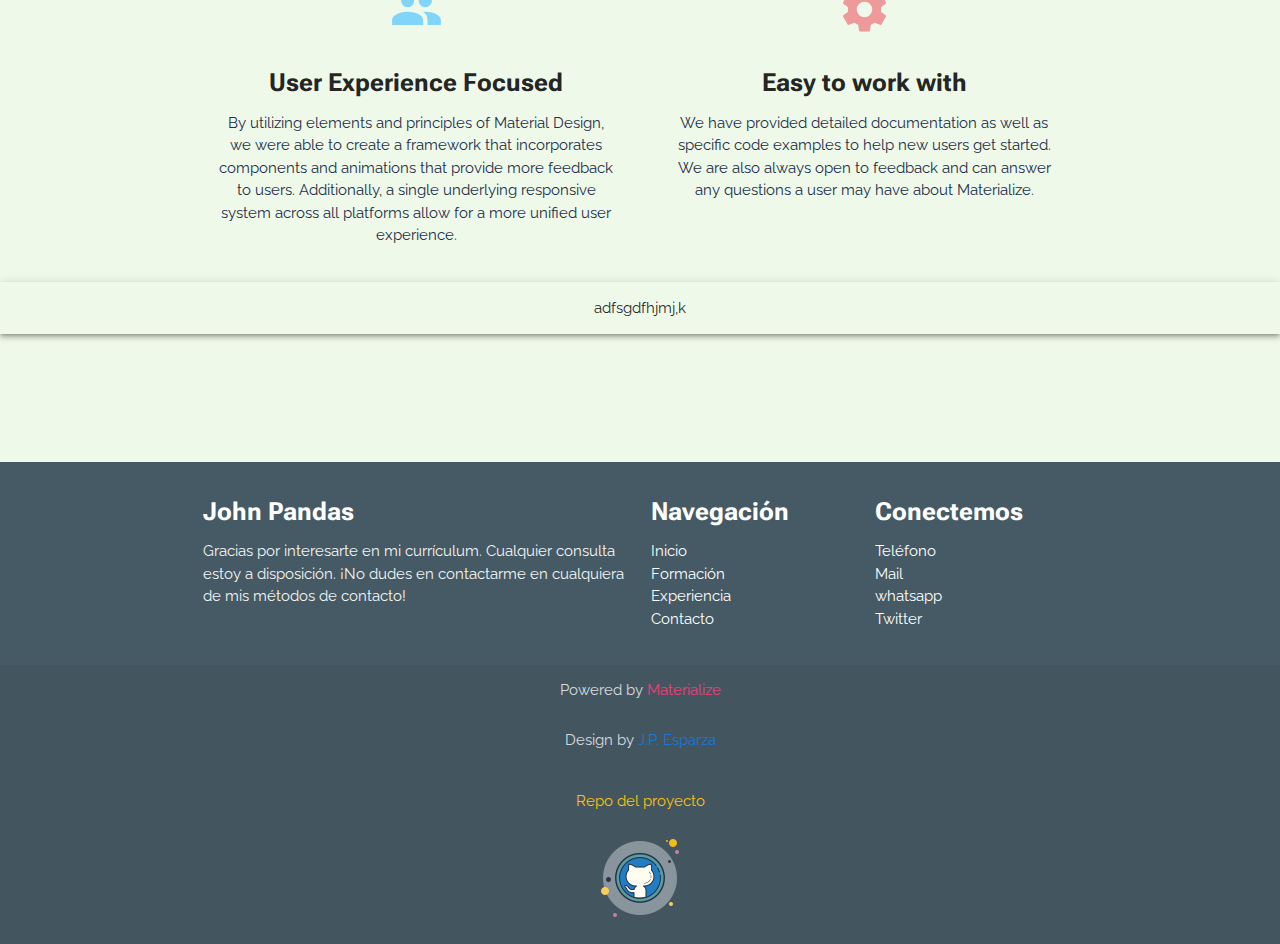
==== commit c365b66b: "Add more content/Fix paths/Fix colors" ====
--- a/index.html
+++ b/index.html
@@ -1,5 +1,5 @@
 <!DOCTYPE html>
-<html lang="en">
+<html lang="es">
   <head>
     <!--========================== META =========================-->
     <meta charset="utf-8" />
@@ -35,7 +35,11 @@
     />
   </head>
 
+
   <body>
+    <!-- =============================================================
+      ====================== HEADER SECTION ======================== -->
+     <!-- NAVBAR --> 
     <nav class="nav container transparent z-depth-0" role="navigation">
       <div class="nav-wrapper">
         <a id="logo-container" href="#" class="brand-logo right profession"
@@ -60,9 +64,9 @@
           </li>
         </ul>
 
-        <!-- ============= SIDEBAR (MOBILE) ======================= -->
+        <!-- SIDEBAR (MOBILE)= -->
         <ul id="nav-mobile" class="sidenav sidebar">
-          <li class="amber center"><a href="#!" class="white-text">JOHN PANDAS</a></li>
+          <li class="amber accent-1 center z-depth-2"><a href="#!" class="white-text"><b>JOHN PANDAS</b></a></li>
           <li><a class="waves-effect" href="./index.html">Inicio</a></li>
           <li><a class="waves-effect" href="./pages/formation.html">Educación</a></li>
           <li>
@@ -76,6 +80,7 @@
       </div>
     </nav>
 
+    <!-- HERO (PIC AND NAME) -->
     <hero class="hero center">
       <div class="pic-containter center" id="logo-container">
         <img
@@ -100,19 +105,22 @@
       </div>
     </hero>
 
+    <!-- =============================================================
+    ======================== MAIN CONTENT ============================ -->
     <main class="center">
-      <!--   SECCIÓN SOBRE MI  -->
+
+      <!-- MI SECTION -->
       <section class="section section-about border white z-depth-2">
         <div class="row container">
           <div class="col s12 m12">
             <div class="icon-block">
-              <h2 class="center teal-text text-lighten-1">
+              <h2 class="center amber-text text-accent-1">
                 <i class="material-icons">badge</i>
               </h2>
               <h5 class="center">Sobre mí</h5>
 
               <p class="about-text">
-                Me encanta trabajar en proyectos desafiantes que me permitan
+                ¡Hola! soy <span class="amber-text text-accent-2">John</span> y tengo 35 años. Me encanta trabajar en proyectos desafiantes que me permitan
                 explorar nuevas tecnologías y solucionar problemas complejos de
                 manera eficiente. Además, disfruto colaborando con otros
                 desarrolladores para crear soluciones innovadoras que puedan
@@ -125,7 +133,7 @@
 
           <div class="col s12 m6">
             <div class="icon-block">
-              <h2 class="center teal-text text-lighten-1">
+              <h2 class="center amber-text text-accent-1">
                 <i class="material-icons">group</i>
               </h2>
               <h5 class="center">User Experience Focused</h5>
@@ -142,7 +150,7 @@
 
           <div class="col s12 m6">
             <div class="icon-block">
-              <h2 class="center teal-text text-lighten-1">
+              <h2 class="center amber-text text-accent-1">
                 <i class="material-icons">settings</i>
               </h2>
               <h5 class="center">Easy to work with</h5>
@@ -158,13 +166,12 @@
         </div>
       </section>
 
-      <!--   SECCIÓN EDUCACIÓN Y EXPERIENCIA -->
+      <!--  EDUCACIÓN Y EXPERIENCIA -->
       <section class="border container">
-        <!--   Icon Section   -->
         <div class="row">
           <div class="col s12 m12">
             <div class="icon-block">
-              <h2 class="center light-blue-text">
+              <h2 class="center green-text text-lighten-3">
                 <i class="material-icons">badge</i>
               </h2>
               <h5 class="center">Speeds up development</h5>
@@ -180,7 +187,7 @@
 
           <div class="col s12 m6">
             <div class="icon-block">
-              <h2 class="center light-blue-text">
+              <h2 class="center light-blue-text text-lighten-3">
                 <i class="material-icons">group</i>
               </h2>
               <h5 class="center">User Experience Focused</h5>
@@ -197,7 +204,7 @@
 
           <div class="col s12 m6">
             <div class="icon-block">
-              <h2 class="center light-blue-text">
+              <h2 class="center red-text text-lighten-3">
                 <i class="material-icons">settings</i>
               </h2>
               <h5 class="center">Easy to work with</h5>
@@ -217,6 +224,8 @@
       <section class="section z-depth-2">adfsgdfhjmj,k</section>
     </main>
 
+    <!--===================================================
+      ===================== FOOTER =====================-->
     <footer class="page-footer footer blue-grey darken-2">
       <div class="container">
         <div class="row">
@@ -274,6 +283,9 @@
       </div>
     </footer>
 
+
+    <!--===================================================
+    ================ FIXED ACTIONS BUTTON ================-->
     <div class="oculto fixed-action-btn" id="floatbtn">
       <a class="btn-floating btn-large pulse btn-float">
         <i class="large material-icons">widgets</i>
@@ -295,16 +307,18 @@
           >
         </li>
         <li>
-          <a href="/pages/contact.html" class="btn-floating blue"
+          <a href="./pages/contact.html" class="btn-floating blue"
             ><i class="material-icons">mail</i></a
           >
         </li>
       </ul>
     </div>
 
-    <!--  Scripts-->
+      <!--===================================================
+      ===================== SCRIPTS =====================-->
     <script src="https://code.jquery.com/jquery-2.1.1.min.js"></script>
     <script src="js/materialize.js"></script>
     <script src="js/init.js"></script>
+
   </body>
 </html>
--- a/css/style.css
+++ b/css/style.css
@@ -142,7 +142,7 @@
 }
 
 .btn-float {
-  background-color: var(--color-primary) !important;
+  background-color: var(--color-accent) !important;
   cursor: var(--cur-point), auto !important;
 }
 
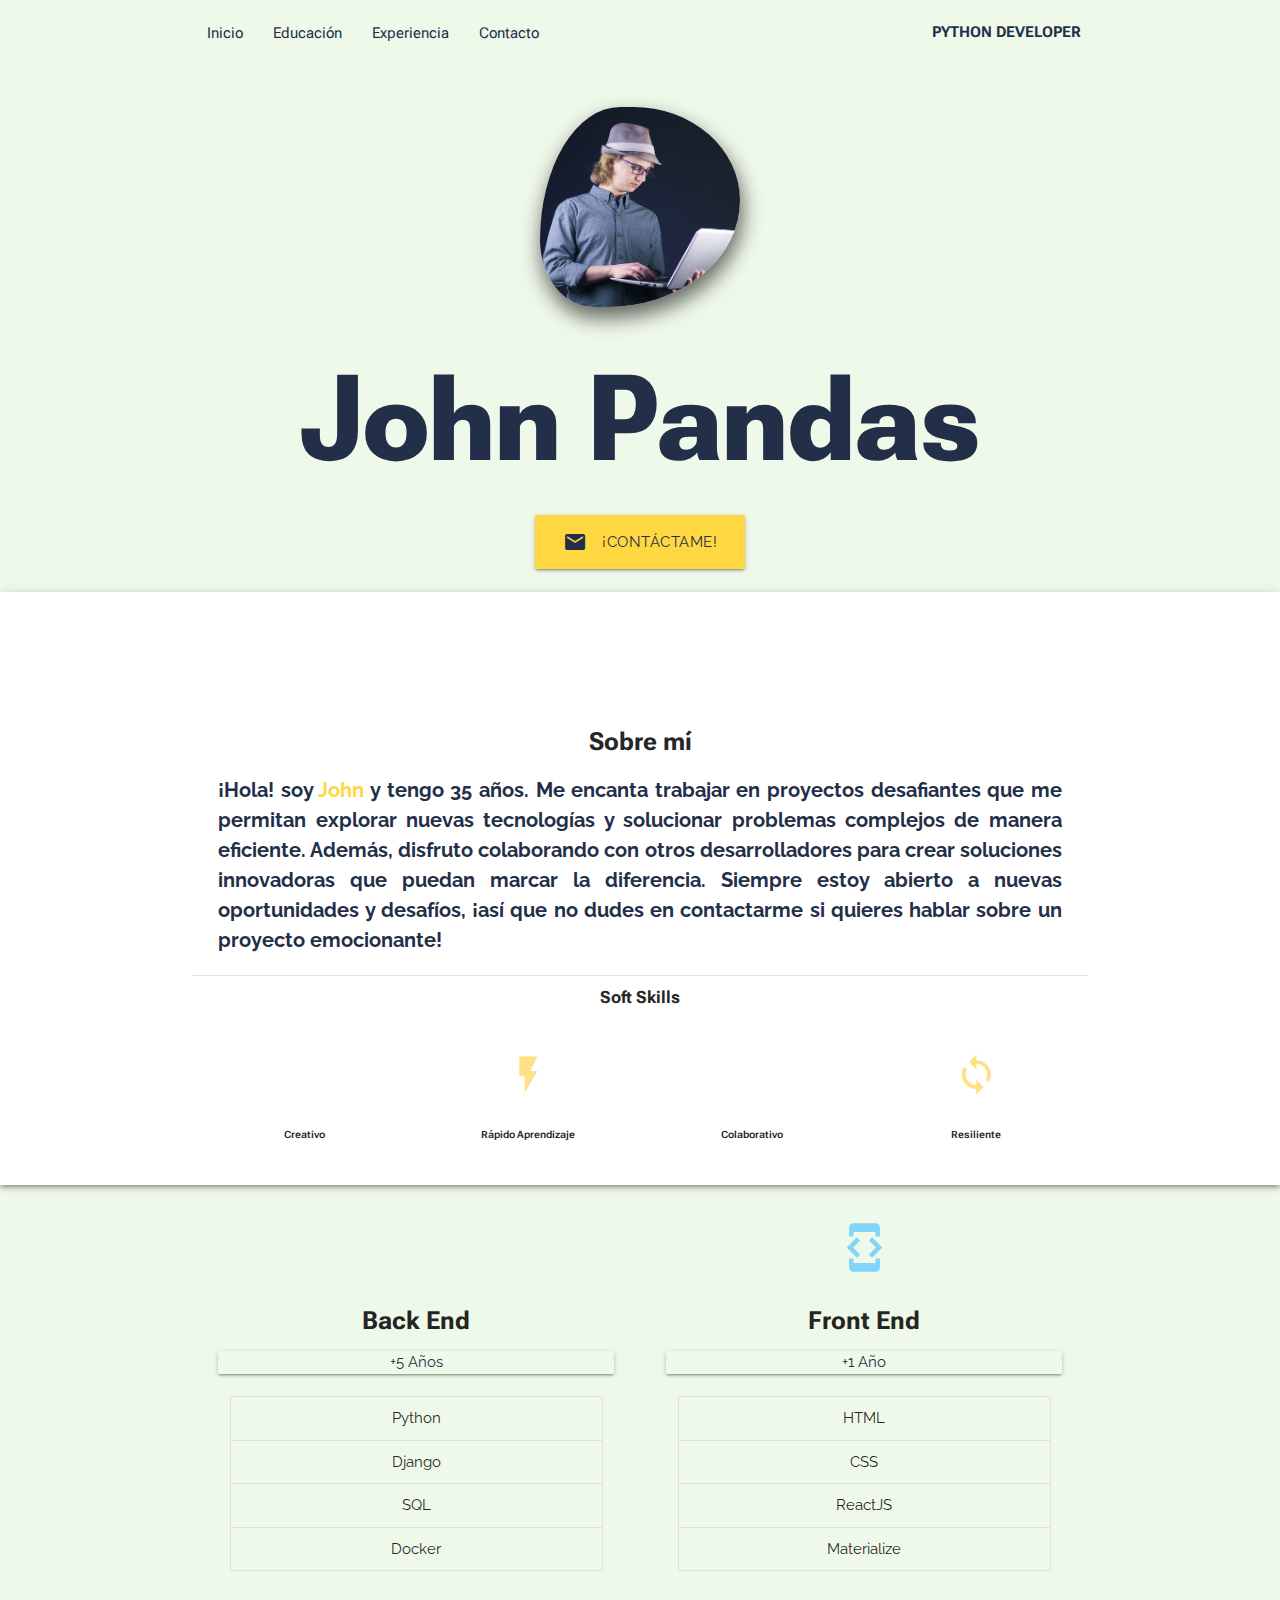
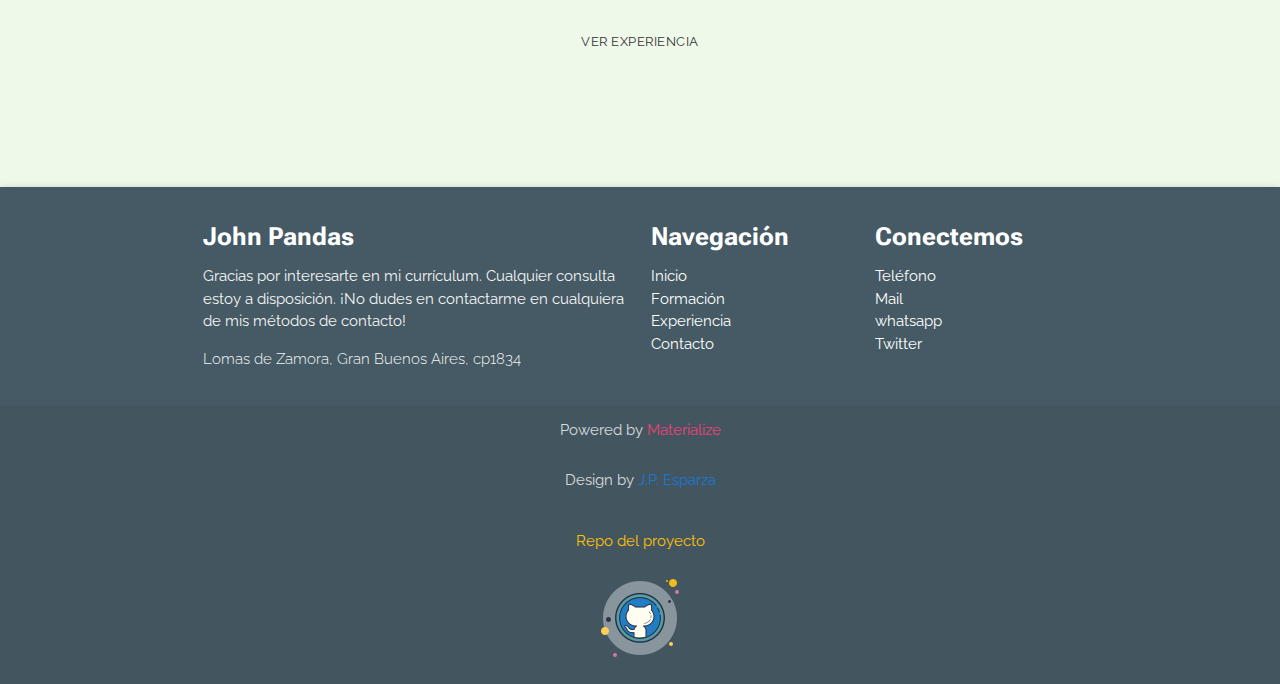
==== commit fdaed8a8: "last details" ====
--- a/index.html
+++ b/index.html
@@ -35,11 +35,10 @@
     />
   </head>
 
-
   <body>
     <!-- =============================================================
       ====================== HEADER SECTION ======================== -->
-     <!-- NAVBAR --> 
+    <!-- NAVBAR -->
     <nav class="nav container transparent z-depth-0" role="navigation">
       <div class="nav-wrapper">
         <a id="logo-container" href="#" class="brand-logo right profession"
@@ -66,13 +65,21 @@
 
         <!-- SIDEBAR (MOBILE)= -->
         <ul id="nav-mobile" class="sidenav sidebar">
-          <li class="amber accent-1 center z-depth-2"><a href="#!" class="white-text"><b>JOHN PANDAS</b></a></li>
+          <li class="amber accent-2 center z-depth-2">
+            <a href="#!" class="white-text"><b>JOHN PANDAS</b></a>
+          </li>
           <li><a class="waves-effect" href="./index.html">Inicio</a></li>
-          <li><a class="waves-effect" href="./pages/formation.html">Educación</a></li>
-          <li>
-            <a class="waves-effect" href="./pages/experience.html">Experiencia</a>
-          </li>
-          <li><a class="waves-effect" href="./pages/contact.html">Contacto</a></li>
+          <li>
+            <a class="waves-effect" href="./pages/formation.html">Educación</a>
+          </li>
+          <li>
+            <a class="waves-effect" href="./pages/experience.html"
+              >Experiencia</a
+            >
+          </li>
+          <li>
+            <a class="waves-effect" href="./pages/contact.html">Contacto</a>
+          </li>
         </ul>
         <a href="#" data-target="nav-mobile" class="sidenav-trigger"
           ><i class="material-icons amber-text">menu</i></a
@@ -108,7 +115,6 @@
     <!-- =============================================================
     ======================== MAIN CONTENT ============================ -->
     <main class="center">
-
       <!-- MI SECTION -->
       <section class="section section-about border white z-depth-2">
         <div class="row container">
@@ -120,47 +126,53 @@
               <h5 class="center">Sobre mí</h5>
 
               <p class="about-text">
-                ¡Hola! soy <span class="amber-text text-accent-2">John</span> y tengo 35 años. Me encanta trabajar en proyectos desafiantes que me permitan
-                explorar nuevas tecnologías y solucionar problemas complejos de
-                manera eficiente. Además, disfruto colaborando con otros
-                desarrolladores para crear soluciones innovadoras que puedan
-                marcar la diferencia. Siempre estoy abierto a nuevas
+                ¡Hola! soy <span class="amber-text text-accent-2">John</span> y
+                tengo 35 años. Me encanta trabajar en proyectos desafiantes que
+                me permitan explorar nuevas tecnologías y solucionar problemas
+                complejos de manera eficiente. Además, disfruto colaborando con
+                otros desarrolladores para crear soluciones innovadoras que
+                puedan marcar la diferencia. Siempre estoy abierto a nuevas
                 oportunidades y desafíos, ¡así que no dudes en contactarme si
                 quieres hablar sobre un proyecto emocionante!
               </p>
             </div>
           </div>
 
-          <div class="col s12 m6">
-            <div class="icon-block">
-              <h2 class="center amber-text text-accent-1">
-                <i class="material-icons">group</i>
-              </h2>
-              <h5 class="center">User Experience Focused</h5>
-
-              <p class="">
-                By utilizing elements and principles of Material Design, we were
-                able to create a framework that incorporates components and
-                animations that provide more feedback to users. Additionally, a
-                single underlying responsive system across all platforms allow
-                for a more unified user experience.
-              </p>
-            </div>
-          </div>
-
-          <div class="col s12 m6">
-            <div class="icon-block">
-              <h2 class="center amber-text text-accent-1">
-                <i class="material-icons">settings</i>
-              </h2>
-              <h5 class="center">Easy to work with</h5>
-
-              <p class="">
-                We have provided detailed documentation as well as specific code
-                examples to help new users get started. We are also always open
-                to feedback and can answer any questions a user may have about
-                Materialize.
-              </p>
+          <div class="col s12 m12 divider"></div>
+          <div class="col s12 m12"><h6>Soft Skills</h6></div>
+
+          <div class="col s3 m3 container">
+            <div class="icon-block">
+              <h2 class="center amber-text text-lighten-3">
+                <i class="material-icons icon-skill-icon">emoji_objects</i>
+              </h2>
+              <h5 class="center icon-skill">Creativo</h5>
+            </div>
+          </div>
+
+          <div class="col s3 m3 container">
+            <div class="icon-block">
+              <h2 class="center amber-text text-lighten-3">
+                <i class="material-icons icon-skill-icon">flash_on</i>
+              </h2>
+              <h5 class="center icon-skill">Rápido Aprendizaje</h5>
+            </div>
+          </div>
+          <div class="col s3 m3 container">
+            <div class="icon-block">
+              <h2 class="center amber-text text-lighten-3">
+                <i class="material-icons icon-skill-icon">diversity_3</i>
+              </h2>
+              <h5 class="center icon-skill">Colaborativo</h5>
+            </div>
+          </div>
+
+          <div class="col s3 m3 container">
+            <div class="icon-block">
+              <h2 class="center amber-text text-lighten-3">
+                <i class="material-icons icon-skill-icon">sync</i>
+              </h2>
+              <h5 class="center icon-skill">Resiliente</h5>
             </div>
           </div>
         </div>
@@ -169,64 +181,55 @@
       <!--  EDUCACIÓN Y EXPERIENCIA -->
       <section class="border container">
         <div class="row">
-          <div class="col s12 m12">
+
+          <div class="col s6 m6">
             <div class="icon-block">
               <h2 class="center green-text text-lighten-3">
-                <i class="material-icons">badge</i>
-              </h2>
-              <h5 class="center">Speeds up development</h5>
-
-              <p class="">
-                We did most of the heavy lifting for you to provide a default
-                stylings that incorporate our custom components. Additionally,
-                we refined animations and transitions to provide a smoother
-                experience for developers.
-              </p>
-            </div>
-          </div>
-
-          <div class="col s12 m6">
+                <i class="material-icons">terminal</i>
+              </h2>
+              <h5 class="center">Back End</h5>
+              <p class="col s12 m12 center card transparent">+5 Años</p>
+
+              <div class="row col s12 m12">
+                <ul class="collection transparent">
+                  <li class="collection-item transparent">Python</li>
+                  <li class="collection-item transparent">Django</li>
+                  <li class="collection-item transparent">SQL</li>
+                  <li class="collection-item transparent">Docker</li>
+                </ul>
+              </div>
+            </div>
+          </div>
+
+          <div class="col s6 m6">
             <div class="icon-block">
               <h2 class="center light-blue-text text-lighten-3">
-                <i class="material-icons">group</i>
-              </h2>
-              <h5 class="center">User Experience Focused</h5>
-
-              <p class="">
-                By utilizing elements and principles of Material Design, we were
-                able to create a framework that incorporates components and
-                animations that provide more feedback to users. Additionally, a
-                single underlying responsive system across all platforms allow
-                for a more unified user experience.
-              </p>
-            </div>
-          </div>
-
-          <div class="col s12 m6">
-            <div class="icon-block">
-              <h2 class="center red-text text-lighten-3">
-                <i class="material-icons">settings</i>
-              </h2>
-              <h5 class="center">Easy to work with</h5>
-
-              <p class="">
-                We have provided detailed documentation as well as specific code
-                examples to help new users get started. We are also always open
-                to feedback and can answer any questions a user may have about
-                Materialize.
-              </p>
-            </div>
-          </div>
+                <i class="material-icons">developer_mode</i>
+              </h2>
+              <h5 class="center">Front End</h5>
+              <p class="col s12 m12 center card transparent">+1 Año</p>
+
+              <div class="row col s12 m12">
+                <ul class="collection transparent">
+                  <li class="collection-item transparent">HTML</li>
+                  <li class="collection-item transparent">CSS</li>
+                  <li class="collection-item transparent">ReactJS</li>
+                  <li class="collection-item transparent">Materialize</li>
+                </ul>
+              </div>
+
+            </div>
+          </div>
+        </div>
+        <div>
+          <a href="./pages/experience.html" class="waves-effect amber-waves btn-flat btn-small center">Ver experiencia</a>
         </div>
       </section>
-
-      <!--   SECCIÓN SKILLS-->
-      <section class="section z-depth-2">adfsgdfhjmj,k</section>
     </main>
 
     <!--===================================================
       ===================== FOOTER =====================-->
-    <footer class="page-footer footer blue-grey darken-2">
+    <footer class="page-footer footer blue-grey darken-2 z-depth-2">
       <div class="container">
         <div class="row">
           <div class="col l6 s12">
@@ -236,30 +239,76 @@
               a disposición. ¡No dudes en contactarme en cualquiera de mis
               métodos de contacto!
             </p>
+            <p class="grey-text text-lighten-4 light">
+              Lomas de Zamora, Gran Buenos Aires,
+              cp1834
+            </p>
           </div>
           <div class="col l3 s6">
             <h5 class="white-text">Navegación</h5>
             <ul>
-              <li><a class="white-text" target="_blank" href="./index.html">Inicio</a></li>
-              <li><a class="white-text" target="_blank" href="./pages/formation.html">Formación</a></li>
-              <li><a class="white-text" target="_blank" href="./pages/experience.html">Experiencia</a></li>
-              <li><a class="white-text" target="_blank" href="./pages/contact.html">Contacto</a></li>
+              <li>
+                <a class="white-text" target="_blank" href="./index.html"
+                  >Inicio</a
+                >
+              </li>
+              <li>
+                <a
+                  class="white-text"
+                  target="_blank"
+                  href="./pages/formation.html"
+                  >Formación</a
+                >
+              </li>
+              <li>
+                <a
+                  class="white-text"
+                  target="_blank"
+                  href="./pages/experience.html"
+                  >Experiencia</a
+                >
+              </li>
+              <li>
+                <a
+                  class="white-text"
+                  target="_blank"
+                  href="./pages/contact.html"
+                  >Contacto</a
+                >
+              </li>
             </ul>
           </div>
           <div class="col l3 s6">
             <h5 class="white-text">Conectemos</h5>
             <ul>
-              <li><a class="white-text" href="tel:XXX-XXX-XXXX">Teléfono</a></li>
-              <li><a class="white-text" href="./pages/contact.html#mailme">Mail</a></li>
-              <li><a class="white-text" href="https://wa.me/+1100000000">whatsapp</a></li>
-              <li><a class="white-text" href="https://twitter.com/search?q=develop&src=typed_query&f=top" target="_blank">Twitter</a></li>
+              <li>
+                <a class="white-text" href="tel:XXX-XXX-XXXX">Teléfono</a>
+              </li>
+              <li>
+                <a class="white-text" href="./pages/contact.html#mailme"
+                  >Mail</a
+                >
+              </li>
+              <li>
+                <a class="white-text" href="https://wa.me/+1100000000"
+                  >whatsapp</a
+                >
+              </li>
+              <li>
+                <a
+                  class="white-text"
+                  href="https://twitter.com/search?q=develop&src=typed_query&f=top"
+                  target="_blank"
+                  >Twitter</a
+                >
+              </li>
             </ul>
           </div>
         </div>
       </div>
       <div class="footer-copyright center">
         <div class="container center">
-          Powered by 
+          Powered by
           <a class="pink-text text-lighten-1" href="http://materializecss.com"
             >Materialize
           </a>
@@ -268,21 +317,22 @@
       <div class="footer-copyright center">
         <div class="container center">
           Design by
-          <a class="blue-text text-darken-2" href=""
-            >J.P. Esparza</a
-          >
+          <a class="blue-text text-darken-2" href="">J.P. Esparza</a>
         </div>
       </div>
       <div class="footer-copyright center">
         <div class="container center">
           <p class="amber-text text-daken-2">Repo del proyecto</p>
           <a class="" href="https://github.com/Jesparzarom/CurriculumWeb"
-            ><img src="./images/ico/github.png" width="100px" alt="" class="ghrepo"></a
-          >
+            ><img
+              src="./images/ico/github.png"
+              width="100px"
+              alt=""
+              class="ghrepo"
+          /></a>
         </div>
       </div>
     </footer>
-
 
     <!--===================================================
     ================ FIXED ACTIONS BUTTON ================-->
@@ -314,11 +364,10 @@
       </ul>
     </div>
 
-      <!--===================================================
+    <!--===================================================
       ===================== SCRIPTS =====================-->
     <script src="https://code.jquery.com/jquery-2.1.1.min.js"></script>
     <script src="js/materialize.js"></script>
     <script src="js/init.js"></script>
-
   </body>
 </html>
--- a/css/style.css
+++ b/css/style.css
@@ -184,7 +184,23 @@
   box-shadow: inset 0 0 10px 1px rgba(0, 0, 0, 0.648);
 }
 
-
+.icon-skill {
+  font-size: 10px;
+  text-align: center;
+}
+
+.icon-skill-icon {
+  font-size: 80% !important;
+  text-align: center;
+}
+
+.hskill {
+  font-size: 13px !important;
+}
+
+.amber-waves:hover {
+  background-color: var(--color-accent);
+}
 
 /* ==========================================
   ============== FORMATION MAIN ============= */
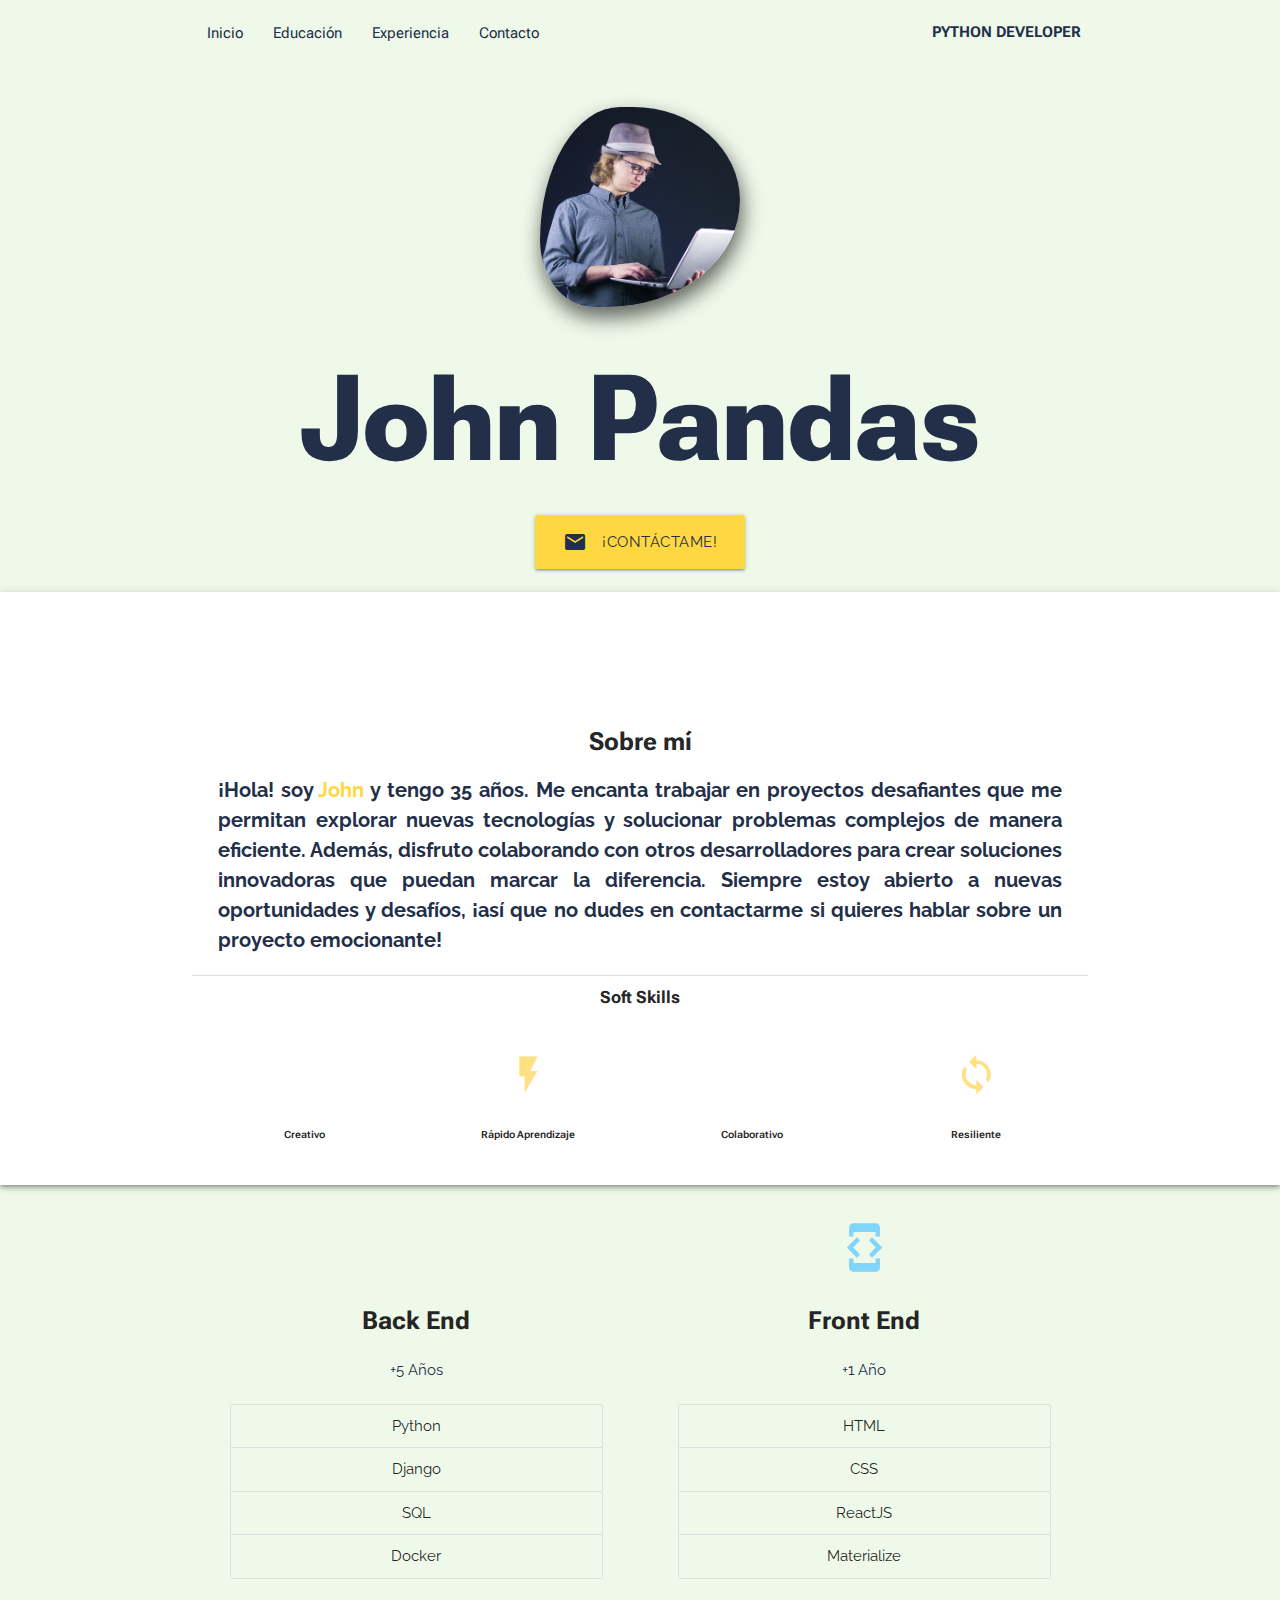
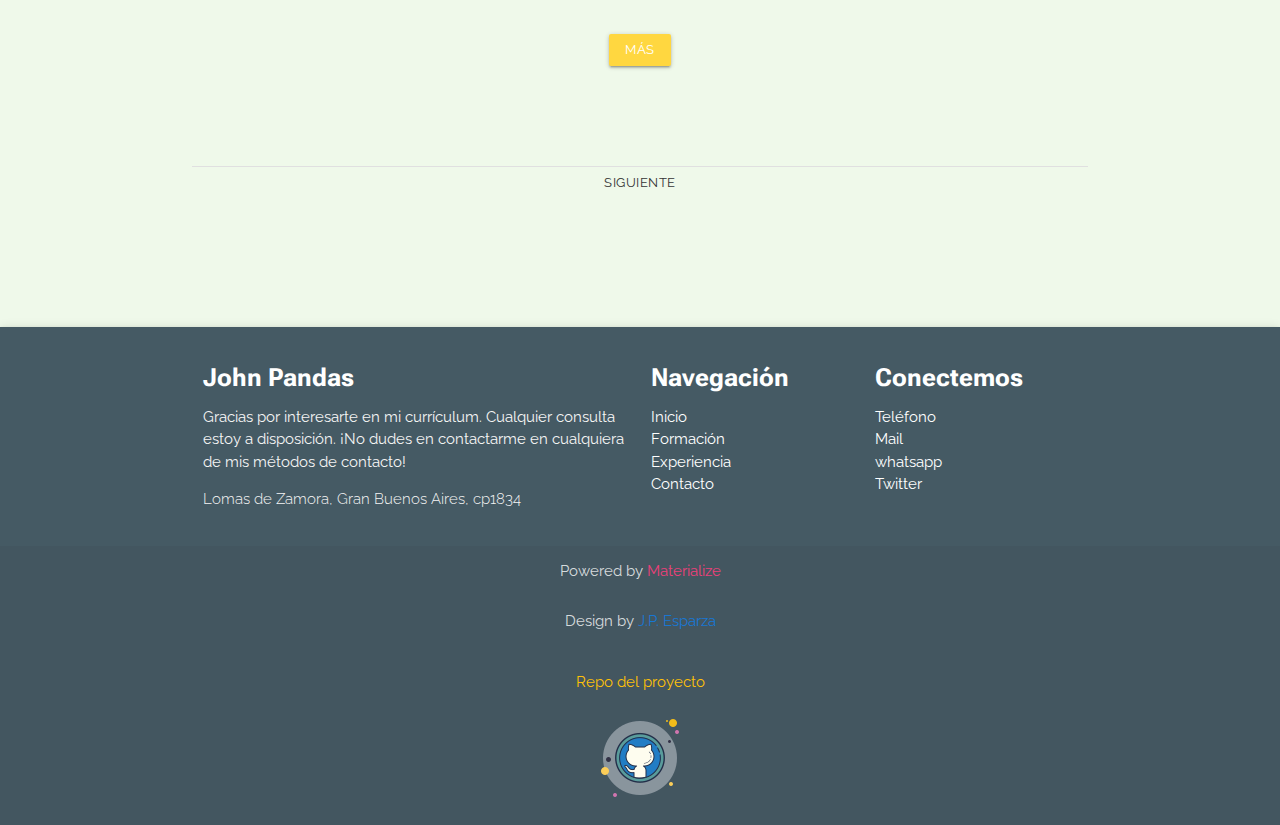
==== commit 8d32a524: "details" ====
--- a/index.html
+++ b/index.html
@@ -188,7 +188,7 @@
                 <i class="material-icons">terminal</i>
               </h2>
               <h5 class="center">Back End</h5>
-              <p class="col s12 m12 center card transparent">+5 Años</p>
+              <p class="col s12 m12 center">+5 Años</p>
 
               <div class="row col s12 m12">
                 <ul class="collection transparent">
@@ -207,7 +207,7 @@
                 <i class="material-icons">developer_mode</i>
               </h2>
               <h5 class="center">Front End</h5>
-              <p class="col s12 m12 center card transparent">+1 Año</p>
+              <p class="col s12 m12 center">+1 Año</p>
 
               <div class="row col s12 m12">
                 <ul class="collection transparent">
@@ -222,10 +222,14 @@
           </div>
         </div>
         <div>
-          <a href="./pages/experience.html" class="waves-effect amber-waves btn-flat btn-small center">Ver experiencia</a>
+          <a href="./pages/experience.html" class="waves-effect amber-waves amber accent-2 btn-small center">Más</a>
         </div>
       </section>
     </main>
+    <div class="center prev-nex container">
+      <div class="divider"></div>
+      <a href="./pages/formation.html" class="waves-effect amber-waves btn-flat btn-small center">Siguiente</a>
+    </div>
 
     <!--===================================================
       ===================== FOOTER =====================-->
--- a/css/style.css
+++ b/css/style.css
@@ -202,6 +202,10 @@
   background-color: var(--color-accent);
 }
 
+.prev-nex {
+  margin-top: 100px;
+}
+
 /* ==========================================
   ============== FORMATION MAIN ============= */
 .formal {
@@ -236,8 +240,9 @@
 }
 
 
-
-
+a {
+  cursor: var(--cur-point), auto !important;
+}
 
 
 
